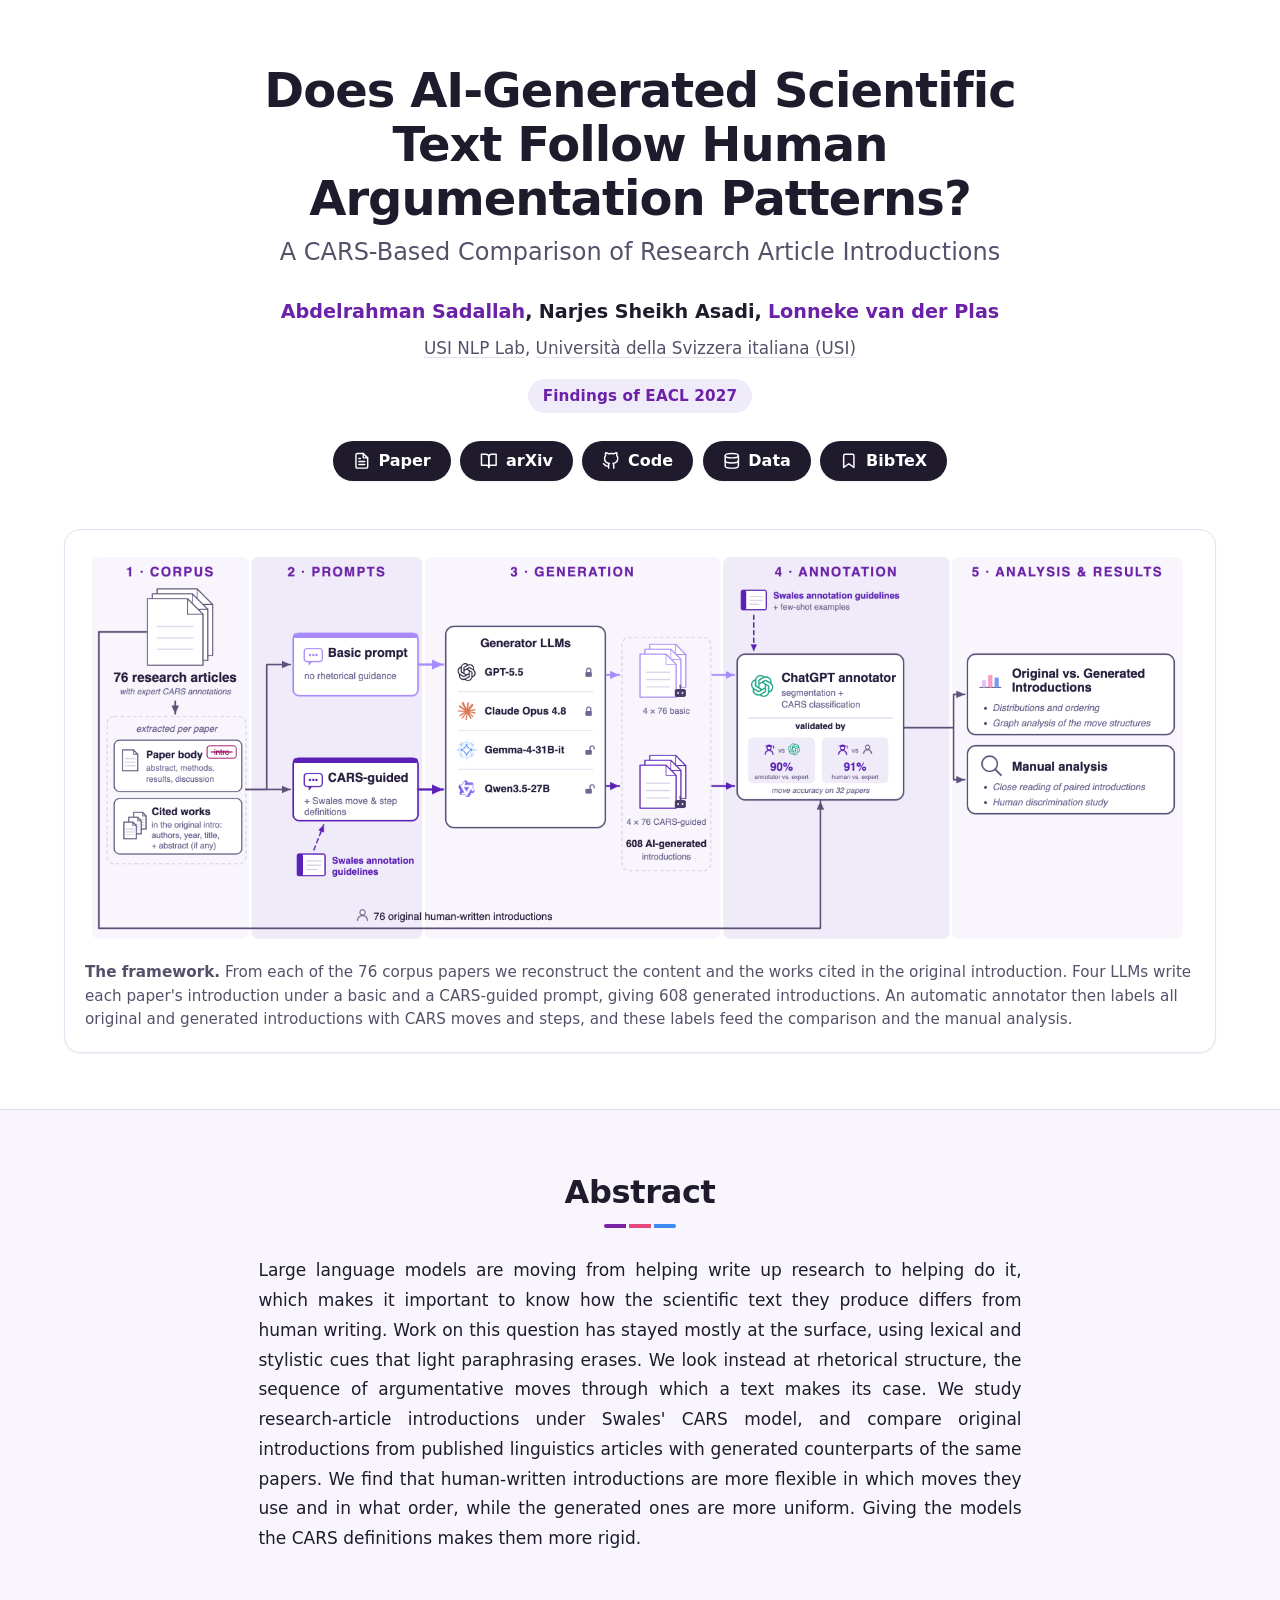
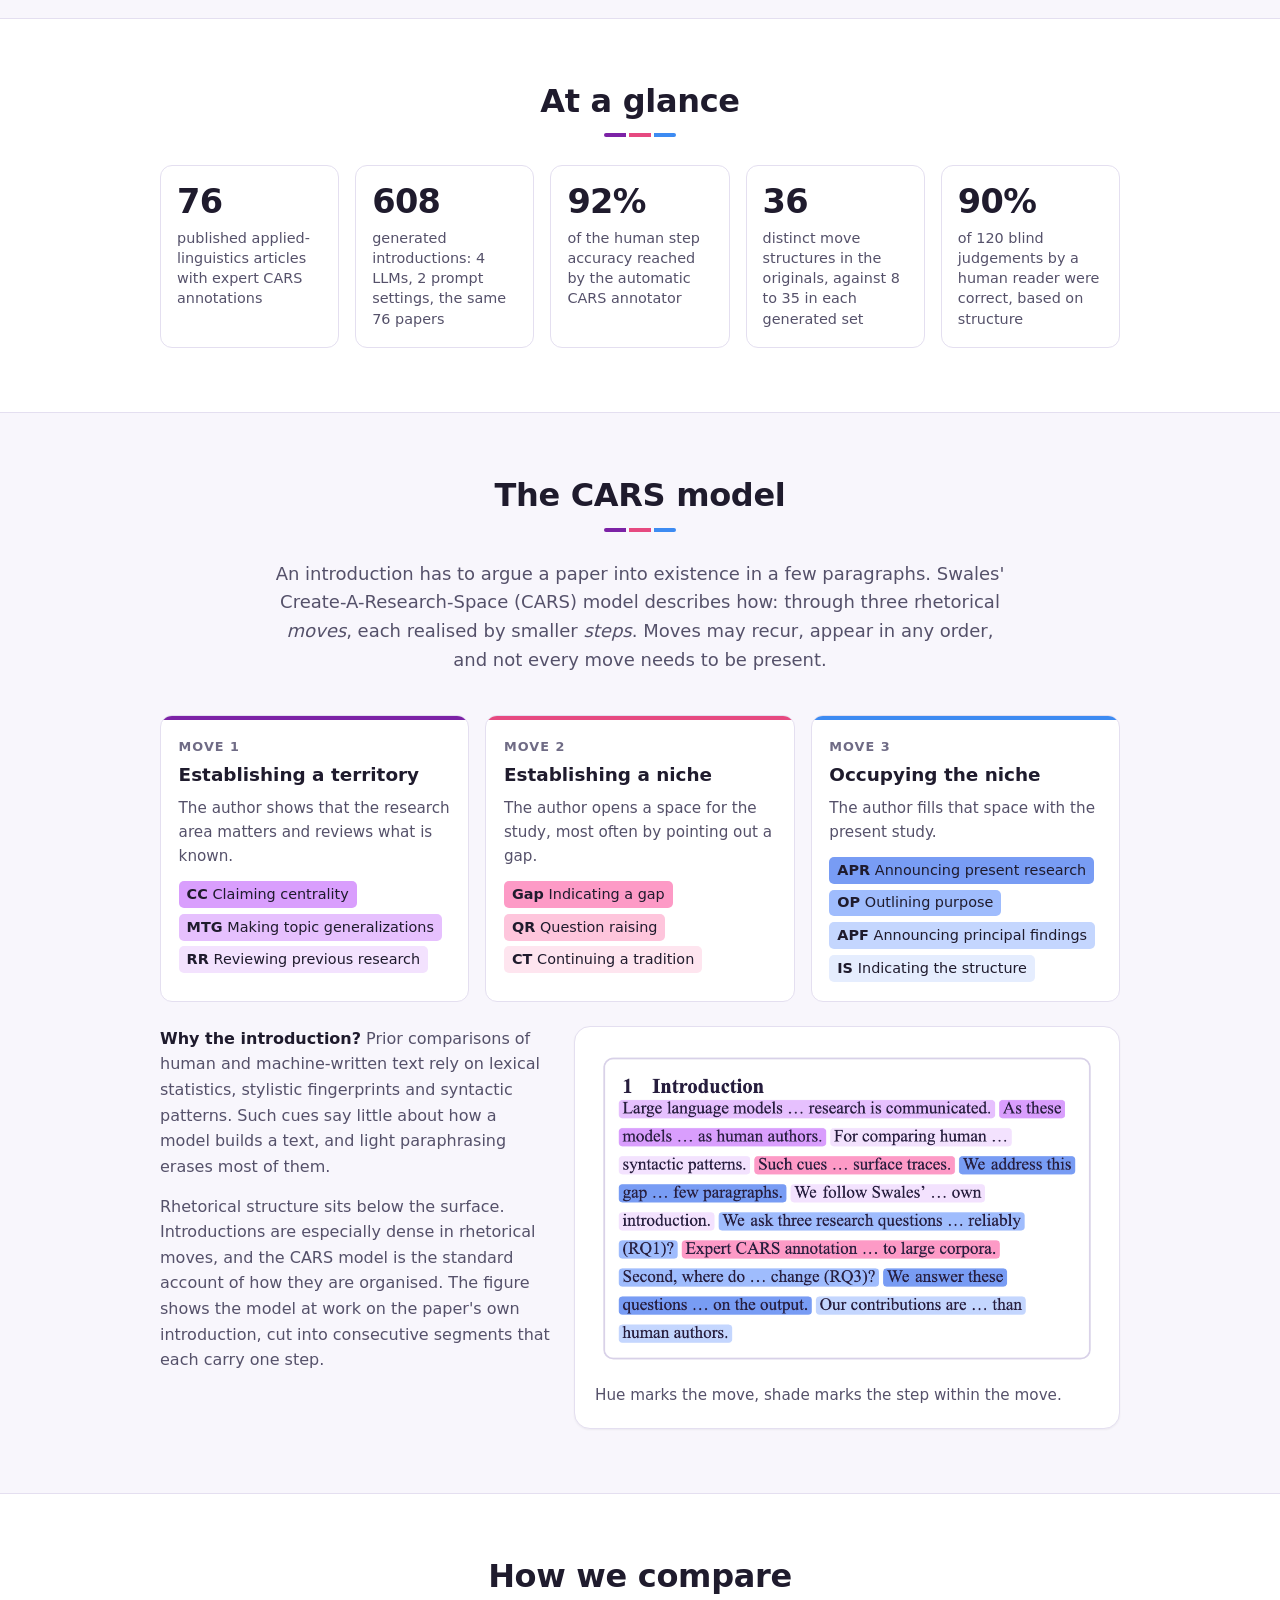
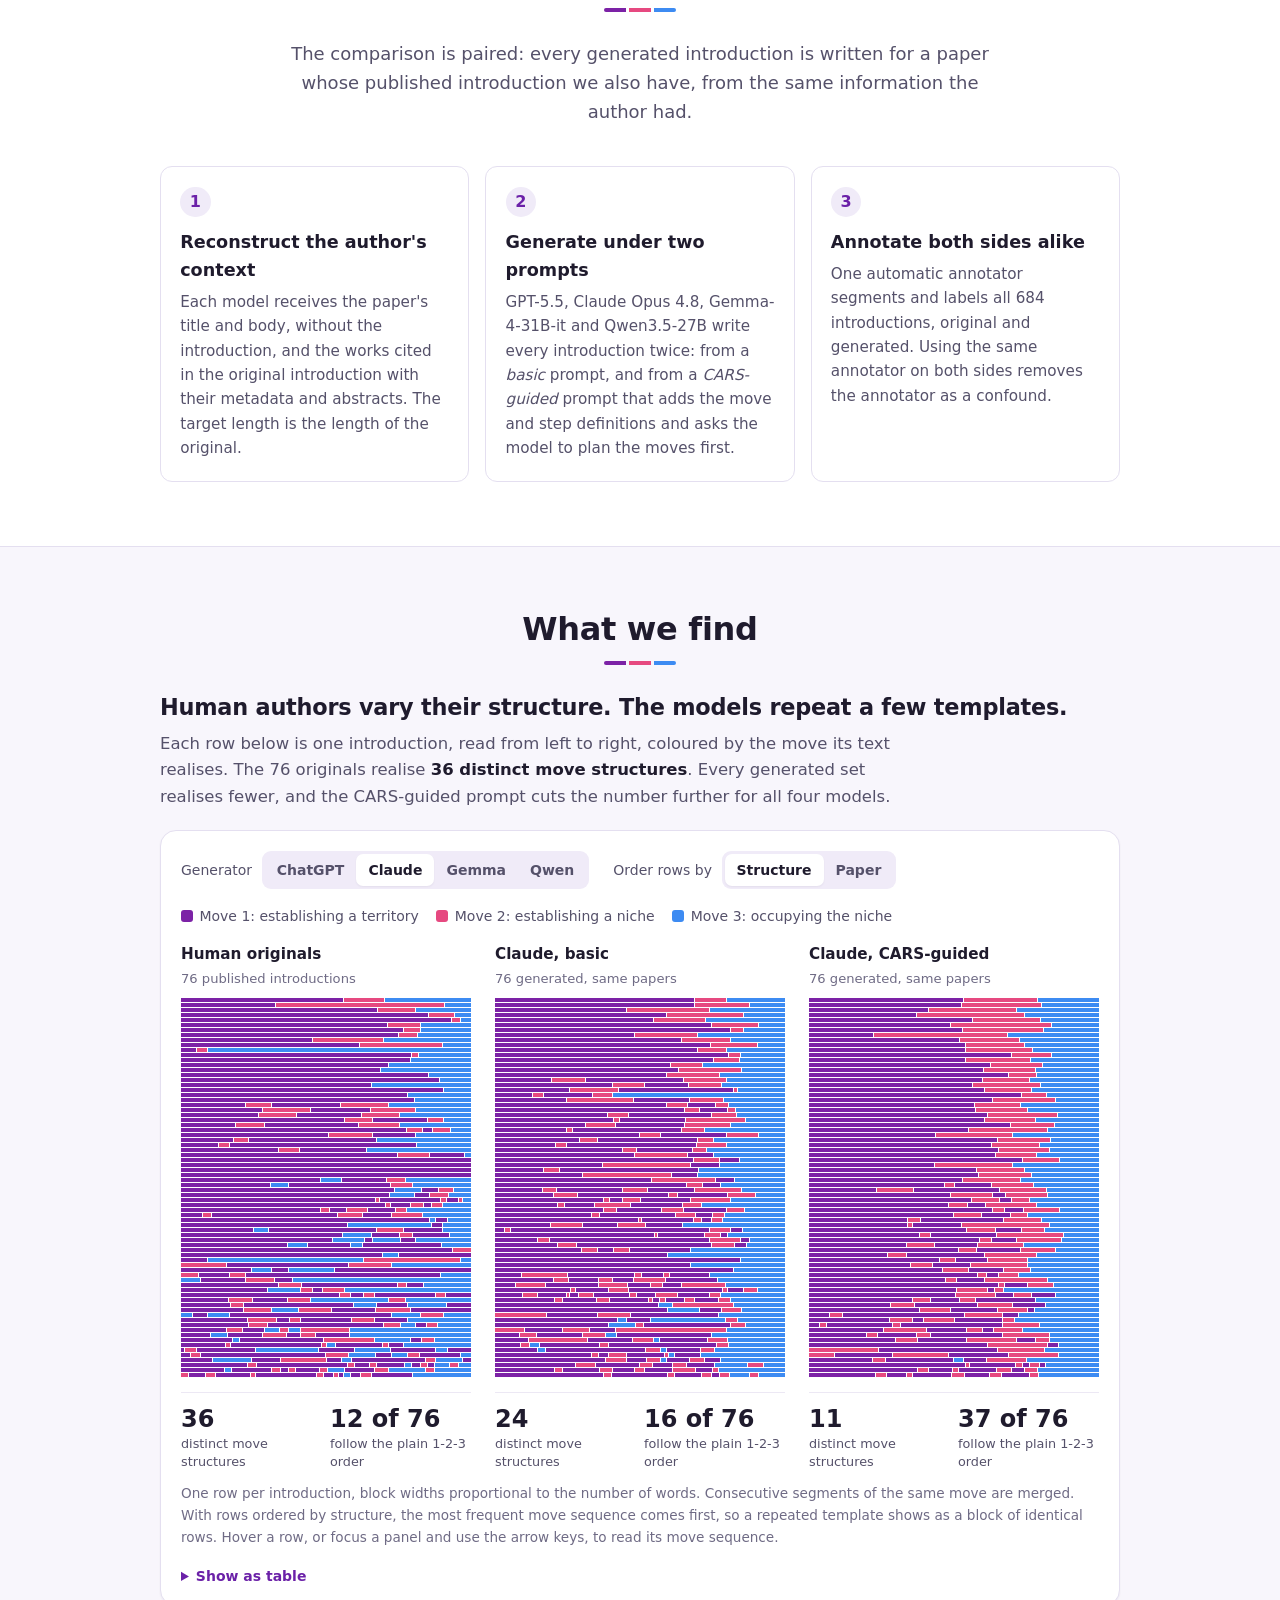
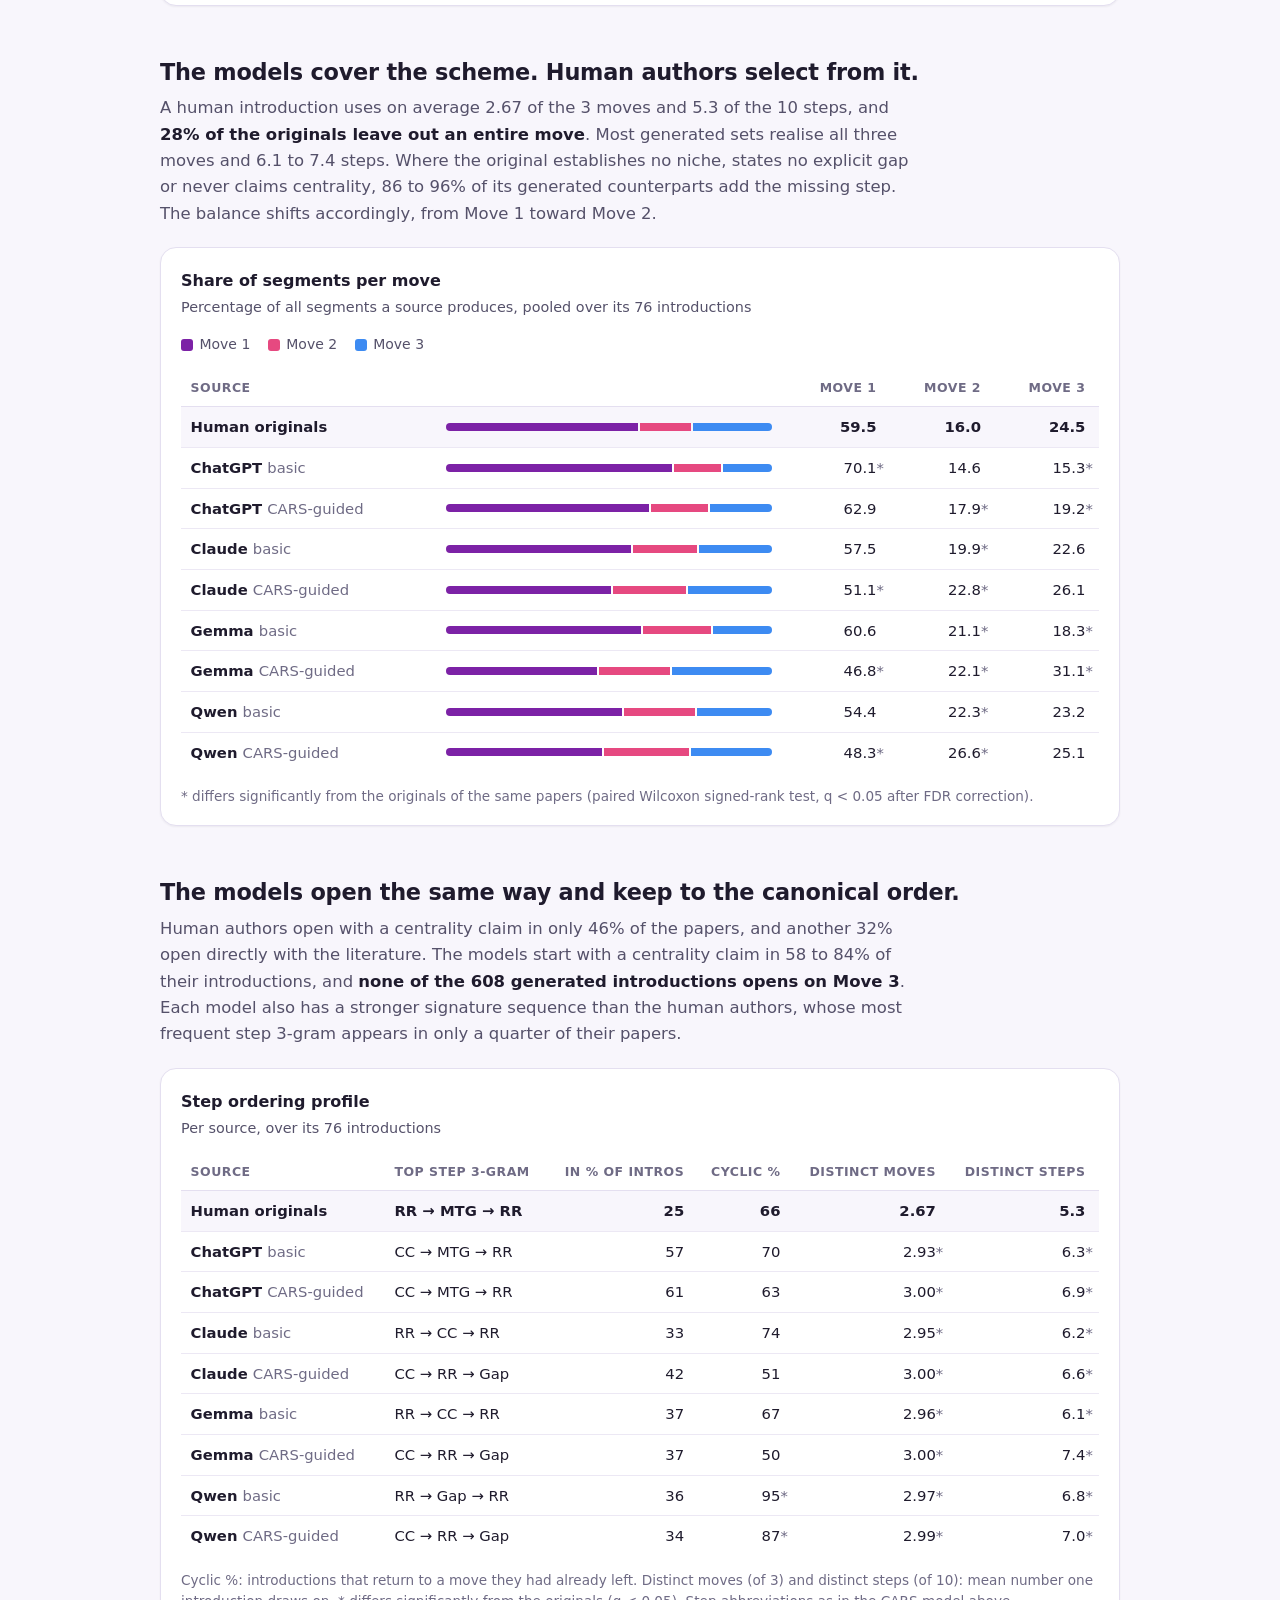
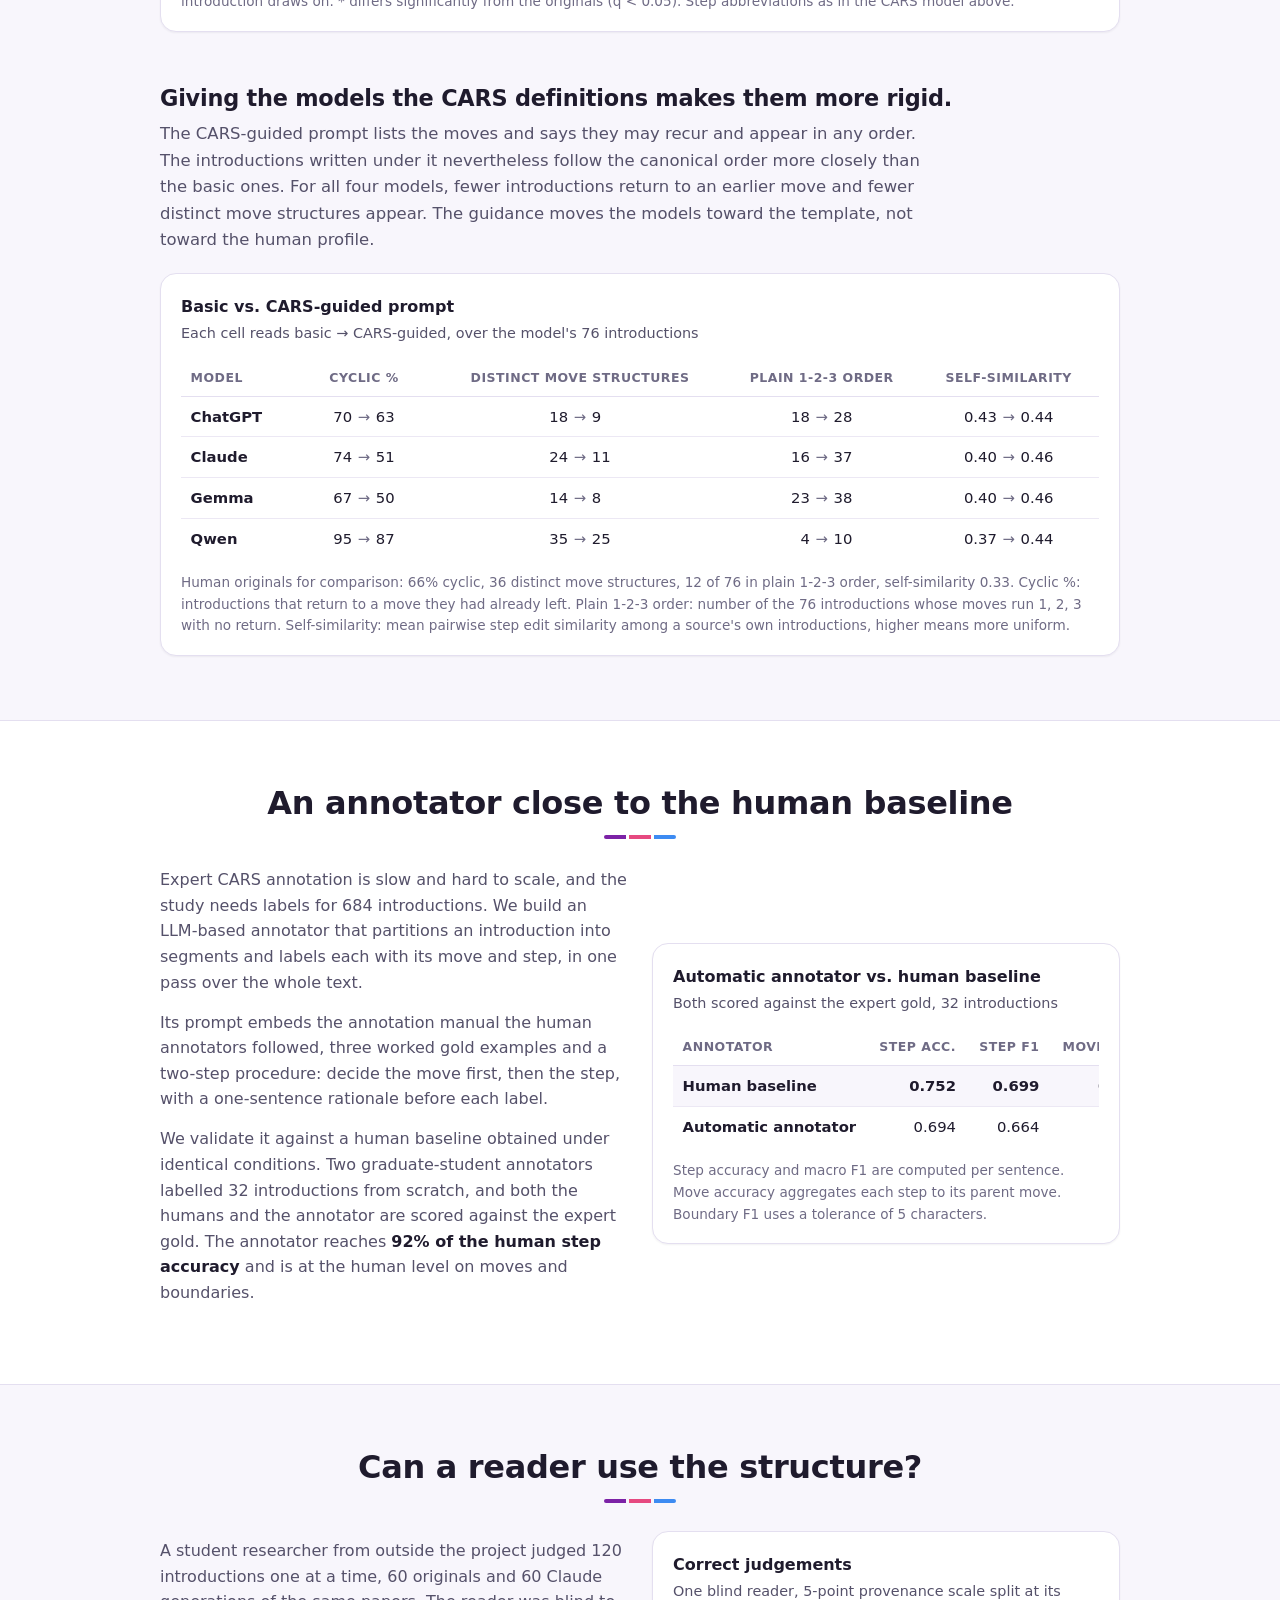
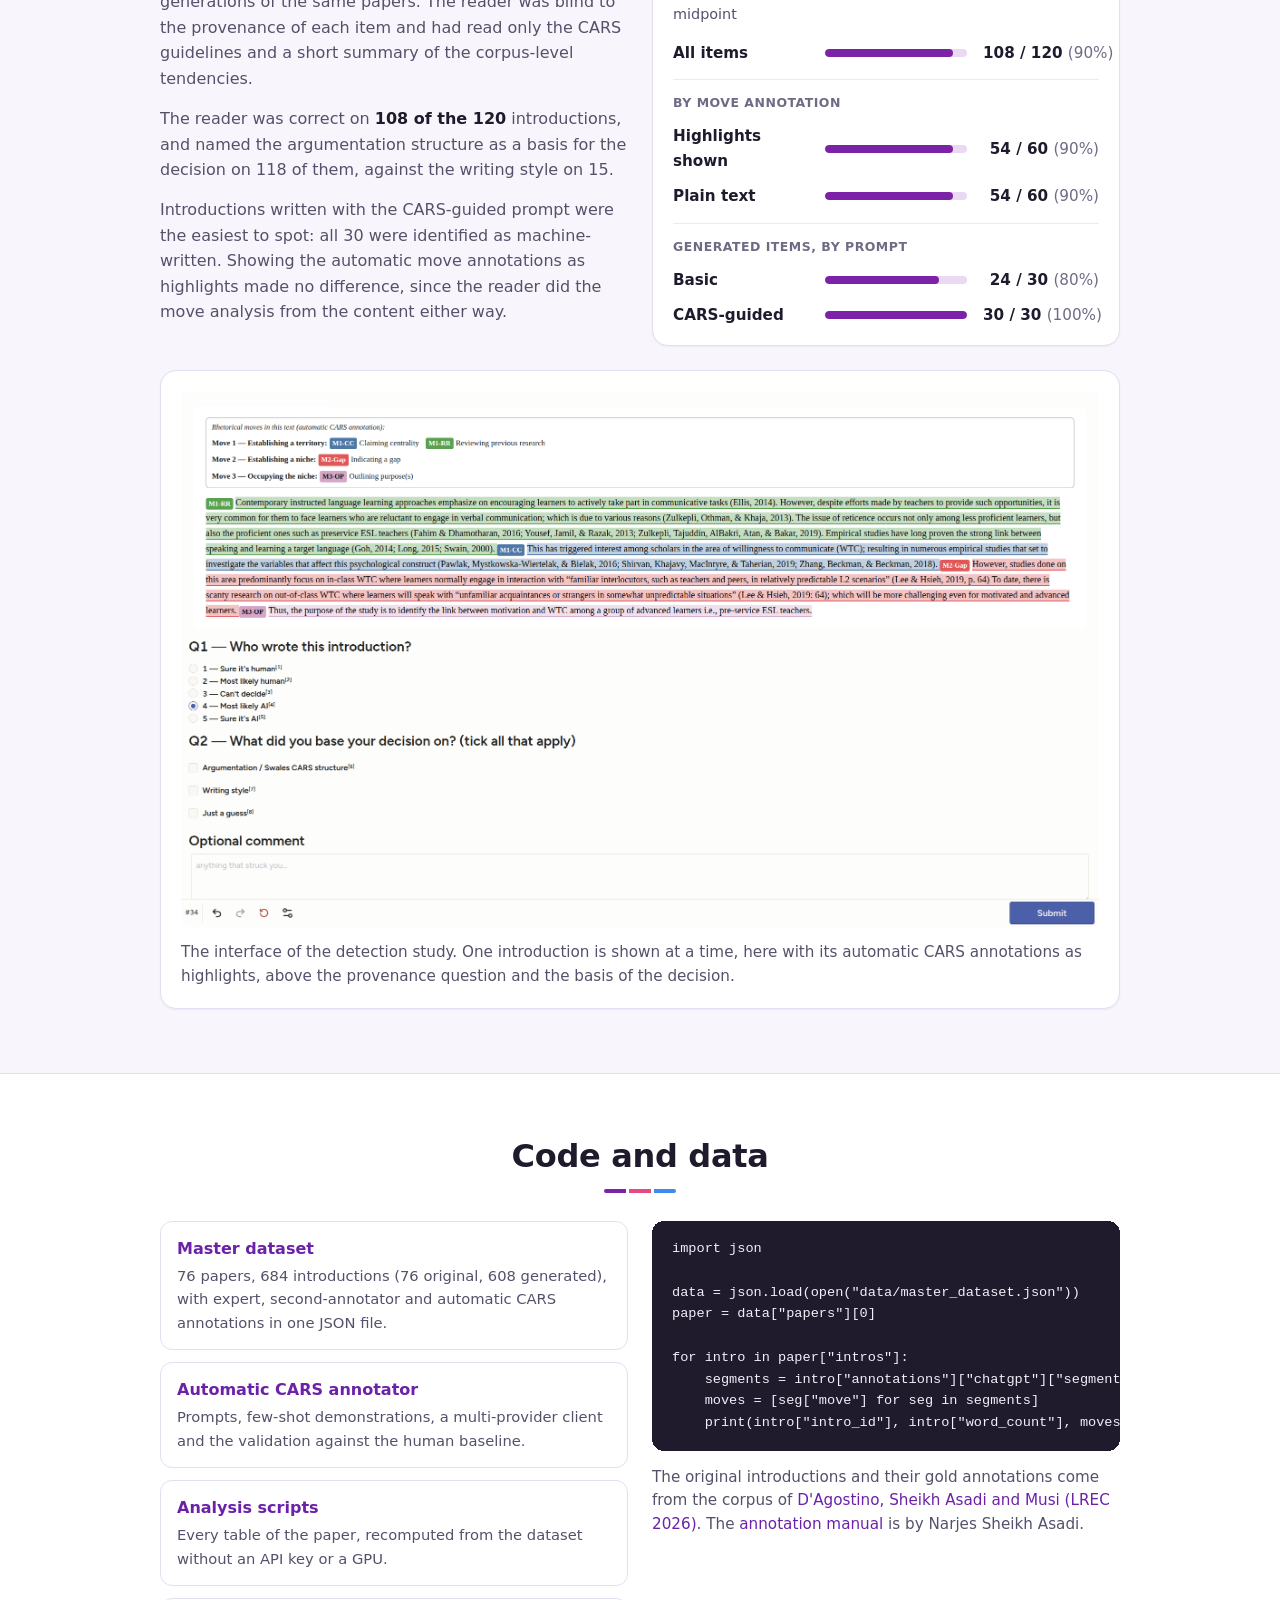
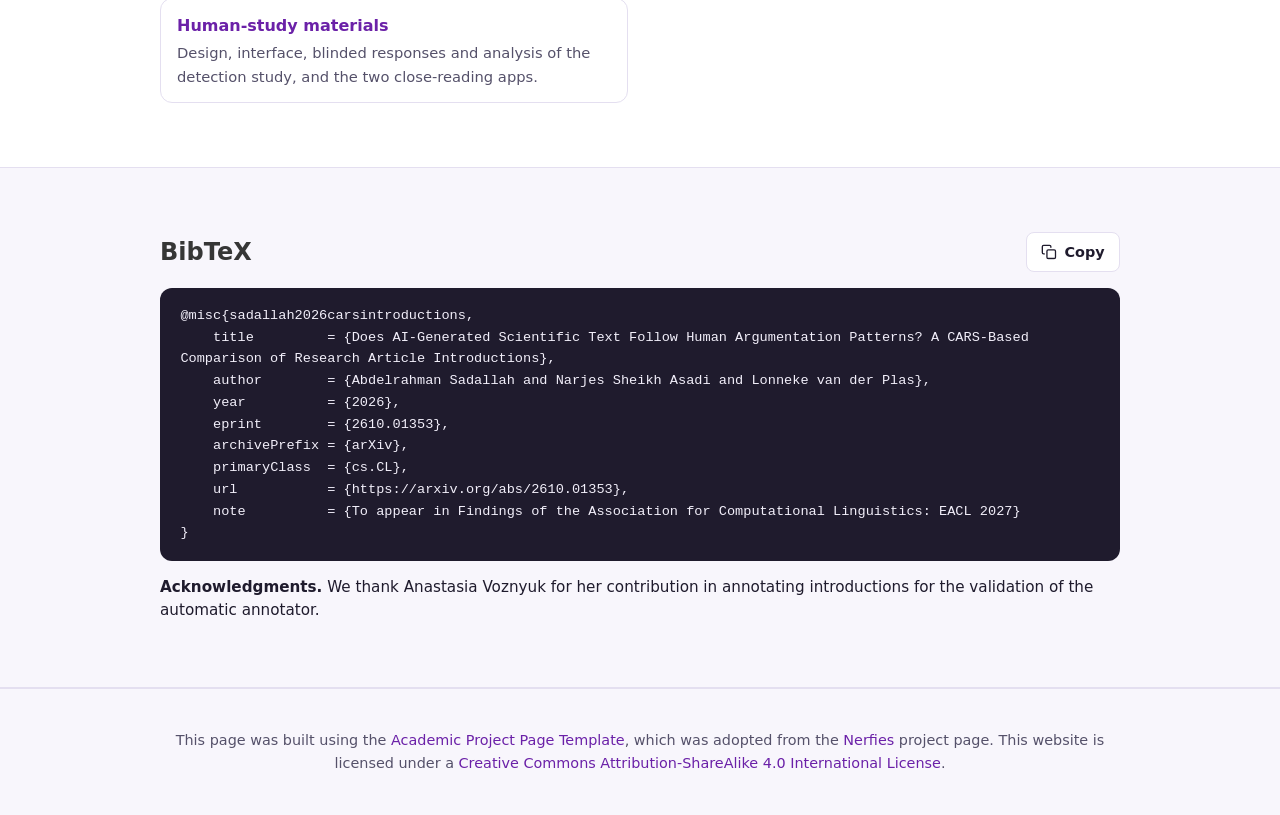
==== docs/index.html @ bff56f25 "Initial release: code, data and project page Code, prompts, dataset and human-study materials for "D" ====
<!DOCTYPE html>
<html lang="en">
<head>
  <meta charset="utf-8">
  <meta name="viewport" content="width=device-width, initial-scale=1">

  <title>Does AI-Generated Scientific Text Follow Human Argumentation Patterns?</title>
  <meta name="title" content="Does AI-Generated Scientific Text Follow Human Argumentation Patterns? A CARS-Based Comparison of Research Article Introductions">
  <meta name="description" content="We compare 76 published research-article introductions with 608 LLM-generated counterparts by their rhetorical structure under Swales' CARS model. Findings of EACL 2027.">
  <meta name="keywords" content="rhetorical structure, Swales CARS model, machine-generated text, scientific writing, research article introductions, argumentation, large language models, genre analysis">
  <meta name="author" content="Abdelrahman Sadallah, Narjes Sheikh Asadi, Lonneke van der Plas">
  <meta name="robots" content="index, follow">
  <meta name="theme-color" content="#6b21a8">
  <link rel="canonical" href="https://usi-nlp.github.io/eacl2027-rhetoric-moves/">

  <!-- Open Graph -->
  <meta property="og:type" content="article">
  <meta property="og:site_name" content="USI NLP Lab">
  <meta property="og:title" content="Does AI-Generated Scientific Text Follow Human Argumentation Patterns?">
  <meta property="og:description" content="A CARS-based comparison of 76 published research-article introductions with 608 LLM-generated counterparts of the same papers. Findings of EACL 2027.">
  <meta property="og:url" content="https://usi-nlp.github.io/eacl2027-rhetoric-moves/">
  <meta property="og:image" content="https://usi-nlp.github.io/eacl2027-rhetoric-moves/static/images/social_preview.png">
  <meta property="og:image:width" content="1200">
  <meta property="og:image:height" content="630">
  <meta property="og:image:alt" content="Does AI-Generated Scientific Text Follow Human Argumentation Patterns? Findings of EACL 2027">
  <meta property="article:published_time" content="2026-10-01T09:22:04Z">
  <meta property="article:author" content="Abdelrahman Sadallah">
  <meta property="article:section" content="Research">
  <meta property="article:tag" content="rhetorical structure">
  <meta property="article:tag" content="machine-generated text">

  <!-- Twitter / X -->
  <meta name="twitter:card" content="summary_large_image">
  <meta name="twitter:title" content="Does AI-Generated Scientific Text Follow Human Argumentation Patterns?">
  <meta name="twitter:description" content="A CARS-based comparison of 76 published research-article introductions with 608 LLM-generated counterparts. Findings of EACL 2027.">
  <meta name="twitter:image" content="https://usi-nlp.github.io/eacl2027-rhetoric-moves/static/images/social_preview.png">
  <meta name="twitter:image:alt" content="Does AI-Generated Scientific Text Follow Human Argumentation Patterns? Findings of EACL 2027">

  <!-- Google Scholar -->
  <meta name="citation_title" content="Does AI-Generated Scientific Text Follow Human Argumentation Patterns? A CARS-Based Comparison of Research Article Introductions">
  <meta name="citation_author" content="Sadallah, Abdelrahman">
  <meta name="citation_author" content="Sheikh Asadi, Narjes">
  <meta name="citation_author" content="van der Plas, Lonneke">
  <meta name="citation_publication_date" content="2026/10/01">
  <meta name="citation_conference_title" content="Findings of the Association for Computational Linguistics: EACL 2027">
  <meta name="citation_arxiv_id" content="2610.01353">
  <meta name="citation_pdf_url" content="https://arxiv.org/pdf/2610.01353">
  <meta name="citation_abstract_html_url" content="https://arxiv.org/abs/2610.01353">

  <link rel="icon" type="image/svg+xml" href="static/images/favicon.svg">
  <link rel="stylesheet" href="static/css/bulma.min.css">
  <link rel="stylesheet" href="static/css/index.css">
  <script defer src="static/js/page_data.js"></script>
  <script defer src="static/js/index.js"></script>

  <script type="application/ld+json">
  {
    "@context": "https://schema.org",
    "@type": "ScholarlyArticle",
    "headline": "Does AI-Generated Scientific Text Follow Human Argumentation Patterns? A CARS-Based Comparison of Research Article Introductions",
    "description": "A comparison of published research-article introductions with LLM-generated counterparts of the same papers by their rhetorical structure, under Swales' CARS model.",
    "author": [
      {"@type": "Person", "name": "Abdelrahman Sadallah", "url": "https://bodasadallah.github.io/",
       "affiliation": {"@type": "Organization", "name": "Università della Svizzera italiana"}},
      {"@type": "Person", "name": "Narjes Sheikh Asadi",
       "affiliation": {"@type": "Organization", "name": "Università della Svizzera italiana"}},
      {"@type": "Person", "name": "Lonneke van der Plas", "url": "https://sites.google.com/site/lonnekenlp/Home",
       "affiliation": {"@type": "Organization", "name": "Università della Svizzera italiana"}}
    ],
    "datePublished": "2026-10-01",
    "isPartOf": {"@type": "PublicationIssue", "name": "Findings of the Association for Computational Linguistics: EACL 2027"},
    "url": "https://usi-nlp.github.io/eacl2027-rhetoric-moves/",
    "sameAs": "https://arxiv.org/abs/2610.01353",
    "image": "https://usi-nlp.github.io/eacl2027-rhetoric-moves/static/images/social_preview.png",
    "keywords": ["rhetorical structure", "Swales CARS model", "machine-generated text", "scientific writing", "research article introductions"],
    "isAccessibleForFree": true
  }
  </script>
</head>
<body>

  <!-- icons (Feather, MIT licence) -->
  <svg class="icon-sprite" aria-hidden="true" focusable="false">
    <symbol id="i-file" viewBox="0 0 24 24"><path d="M14 2H6a2 2 0 0 0-2 2v16a2 2 0 0 0 2 2h12a2 2 0 0 0 2-2V8z"/><polyline points="14 2 14 8 20 8"/><line x1="16" y1="13" x2="8" y2="13"/><line x1="16" y1="17" x2="8" y2="17"/><polyline points="10 9 9 9 8 9"/></symbol>
    <symbol id="i-book" viewBox="0 0 24 24"><path d="M2 3h6a4 4 0 0 1 4 4v14a3 3 0 0 0-3-3H2z"/><path d="M22 3h-6a4 4 0 0 0-4 4v14a3 3 0 0 1 3-3h7z"/></symbol>
    <symbol id="i-github" viewBox="0 0 24 24"><path d="M9 19c-5 1.5-5-2.5-7-3m14 6v-3.87a3.37 3.37 0 0 0-.94-2.61c3.14-.35 6.44-1.54 6.44-7A5.44 5.44 0 0 0 20 4.77 5.07 5.07 0 0 0 19.91 1S18.73.65 16 2.48a13.38 13.38 0 0 0-7 0C6.27.65 5.09 1 5.09 1A5.07 5.07 0 0 0 5 4.77a5.44 5.44 0 0 0-1.5 3.78c0 5.42 3.3 6.61 6.44 7A3.37 3.37 0 0 0 9 18.13V22"/></symbol>
    <symbol id="i-database" viewBox="0 0 24 24"><ellipse cx="12" cy="5" rx="9" ry="3"/><path d="M21 12c0 1.66-4 3-9 3s-9-1.34-9-3"/><path d="M3 5v14c0 1.66 4 3 9 3s9-1.34 9-3V5"/></symbol>
    <symbol id="i-bookmark" viewBox="0 0 24 24"><path d="M19 21l-7-5-7 5V5a2 2 0 0 1 2-2h10a2 2 0 0 1 2 2z"/></symbol>
    <symbol id="i-copy" viewBox="0 0 24 24"><rect x="9" y="9" width="13" height="13" rx="2" ry="2"/><path d="M5 15H4a2 2 0 0 1-2-2V4a2 2 0 0 1 2-2h9a2 2 0 0 1 2 2v1"/></symbol>
    <symbol id="i-up" viewBox="0 0 24 24"><polyline points="18 15 12 9 6 15"/></symbol>
  </svg>

  <button class="scroll-to-top" type="button" title="Scroll to top" aria-label="Scroll to top">
    <svg class="icon-svg" aria-hidden="true"><use href="#i-up"/></svg>
  </button>

  <main id="main-content">

  <!-- ====================================================================== hero -->
  <section class="hero">
    <div class="hero-body">
      <div class="container is-max-desktop">
        <div class="columns is-centered">
          <div class="column has-text-centered">
            <h1 class="title is-1 publication-title">Does AI-Generated Scientific Text Follow Human Argumentation Patterns?</h1>
            <p class="publication-subtitle">A CARS-Based Comparison of Research Article Introductions</p>

            <div class="publication-authors">
              <span class="author-block"><a href="https://bodasadallah.github.io/" target="_blank" rel="noopener">Abdelrahman Sadallah</a>,</span>
              <span class="author-block">Narjes Sheikh Asadi,</span>
              <span class="author-block"><a href="https://sites.google.com/site/lonnekenlp/Home" target="_blank" rel="noopener">Lonneke van der Plas</a></span>
            </div>
            <p class="publication-affiliation">
              <a href="https://usi-nlp.github.io/" target="_blank" rel="noopener">USI NLP Lab</a>,
              <a href="https://www.usi.ch/en" target="_blank" rel="noopener">Università della Svizzera italiana (USI)</a>
            </p>
            <span class="publication-venue">Findings of EACL 2027</span>

            <div class="publication-links">
              <a href="https://arxiv.org/pdf/2610.01353" target="_blank" rel="noopener" class="button is-normal is-rounded is-dark">
                <svg class="icon-svg" aria-hidden="true"><use href="#i-file"/></svg><span>Paper</span>
              </a>
              <a href="https://arxiv.org/abs/2610.01353" target="_blank" rel="noopener" class="button is-normal is-rounded is-dark">
                <svg class="icon-svg" aria-hidden="true"><use href="#i-book"/></svg><span>arXiv</span>
              </a>
              <a href="https://github.com/usi-nlp/eacl2027-rhetoric-moves" target="_blank" rel="noopener" class="button is-normal is-rounded is-dark">
                <svg class="icon-svg" aria-hidden="true"><use href="#i-github"/></svg><span>Code</span>
              </a>
              <a href="https://github.com/usi-nlp/eacl2027-rhetoric-moves/tree/main/data" target="_blank" rel="noopener" class="button is-normal is-rounded is-dark">
                <svg class="icon-svg" aria-hidden="true"><use href="#i-database"/></svg><span>Data</span>
              </a>
              <a href="#BibTeX" class="button is-normal is-rounded is-dark">
                <svg class="icon-svg" aria-hidden="true"><use href="#i-bookmark"/></svg><span>BibTeX</span>
              </a>
            </div>
          </div>
        </div>
      </div>
    </div>
  </section>

  <!-- ==================================================================== teaser -->
  <section class="section teaser">
    <div class="container is-max-widescreen">
      <figure class="figure-card">
        <div class="figure-scroll">
          <a href="static/images/framework.png" target="_blank" rel="noopener" title="Open the figure at full size">
            <img src="static/images/framework.png" width="3200" height="1144"
                 alt="Framework in five stages. Corpus: 76 research articles with expert CARS annotations, from which the paper body and the cited works are extracted. Prompts: a basic prompt and a CARS-guided prompt. Generation: GPT-5.5, Claude Opus 4.8, Gemma-4-31B-it and Qwen3.5-27B write 608 introductions. Annotation: a ChatGPT-based annotator, validated against human annotators, labels all introductions. Analysis: original versus generated introductions, and a manual analysis.">
          </a>
        </div>
        <figcaption>
          <strong>The framework.</strong> From each of the 76 corpus papers we reconstruct the content and the works
          cited in the original introduction. Four LLMs write each paper's introduction under a basic and a
          CARS-guided prompt, giving 608 generated introductions. An automatic annotator then labels all original
          and generated introductions with CARS moves and steps, and these labels feed the comparison and the
          manual analysis.
        </figcaption>
      </figure>
    </div>
  </section>

  <!-- ================================================================== abstract -->
  <section class="section is-soft" id="abstract">
    <div class="container is-max-desktop">
      <div class="columns is-centered has-text-centered">
        <div class="column is-four-fifths">
          <h2 class="title is-3">Abstract</h2>
          <div class="content has-text-justified">
            <p>
              Large language models are moving from helping write up research to helping do it, which makes it
              important to know how the scientific text they produce differs from human writing. Work on this
              question has stayed mostly at the surface, using lexical and stylistic cues that light paraphrasing
              erases. We look instead at rhetorical structure, the sequence of argumentative moves through which a
              text makes its case. We study research-article introductions under Swales' CARS model, and compare
              original introductions from published linguistics articles with generated counterparts of the same
              papers. We find that human-written introductions are more flexible in which moves they use and in
              what order, while the generated ones are more uniform. Giving the models the CARS definitions makes
              them more rigid.
            </p>
          </div>
        </div>
      </div>
    </div>
  </section>

  <!-- ================================================================ at a glance -->
  <section class="section" id="glance">
    <div class="container is-max-desktop has-text-centered">
      <h2 class="title is-3">At a glance</h2>
      <div class="stat-row">
        <div class="stat-tile">
          <span class="stat-value">76</span>
          <span class="stat-label">published applied-linguistics articles with expert CARS annotations</span>
        </div>
        <div class="stat-tile">
          <span class="stat-value">608</span>
          <span class="stat-label">generated introductions: 4 LLMs, 2 prompt settings, the same 76 papers</span>
        </div>
        <div class="stat-tile">
          <span class="stat-value">92%</span>
          <span class="stat-label">of the human step accuracy reached by the automatic CARS annotator</span>
        </div>
        <div class="stat-tile">
          <span class="stat-value">36</span>
          <span class="stat-label">distinct move structures in the originals, against 8 to 35 in each generated set</span>
        </div>
        <div class="stat-tile">
          <span class="stat-value">90%</span>
          <span class="stat-label">of 120 blind judgements by a human reader were correct, based on structure</span>
        </div>
      </div>
    </div>
  </section>

  <!-- ================================================================== CARS model -->
  <section class="section is-soft" id="cars">
    <div class="container is-max-desktop has-text-centered">
      <h2 class="title is-3">The CARS model</h2>
      <p class="lead">
        An introduction has to argue a paper into existence in a few paragraphs. Swales' Create-A-Research-Space
        (CARS) model describes how: through three rhetorical <em>moves</em>, each realised by smaller <em>steps</em>.
        Moves may recur, appear in any order, and not every move needs to be present.
      </p>

      <div class="move-grid">
        <div class="move-card is-m1">
          <span class="move-kicker">Move 1</span>
          <h3>Establishing a territory</h3>
          <p>The author shows that the research area matters and reviews what is known.</p>
          <ul class="step-list">
            <li><span class="step-chip" style="--chip: var(--m1-cc)"><abbr title="Claiming centrality">CC</abbr>Claiming centrality</span></li>
            <li><span class="step-chip" style="--chip: var(--m1-mtg)"><abbr title="Making topic generalizations">MTG</abbr>Making topic generalizations</span></li>
            <li><span class="step-chip" style="--chip: var(--m1-rr)"><abbr title="Reviewing items of previous research">RR</abbr>Reviewing previous research</span></li>
          </ul>
        </div>
        <div class="move-card is-m2">
          <span class="move-kicker">Move 2</span>
          <h3>Establishing a niche</h3>
          <p>The author opens a space for the study, most often by pointing out a gap.</p>
          <ul class="step-list">
            <li><span class="step-chip" style="--chip: var(--m2-gap)"><abbr title="Indicating a gap">Gap</abbr>Indicating a gap</span></li>
            <li><span class="step-chip" style="--chip: var(--m2-qr)"><abbr title="Question raising">QR</abbr>Question raising</span></li>
            <li><span class="step-chip" style="--chip: var(--m2-ct)"><abbr title="Continuing a tradition">CT</abbr>Continuing a tradition</span></li>
          </ul>
        </div>
        <div class="move-card is-m3">
          <span class="move-kicker">Move 3</span>
          <h3>Occupying the niche</h3>
          <p>The author fills that space with the present study.</p>
          <ul class="step-list">
            <li><span class="step-chip" style="--chip: var(--m3-apr)"><abbr title="Announcing present research">APR</abbr>Announcing present research</span></li>
            <li><span class="step-chip" style="--chip: var(--m3-op)"><abbr title="Outlining purpose">OP</abbr>Outlining purpose</span></li>
            <li><span class="step-chip" style="--chip: var(--m3-apf)"><abbr title="Announcing principal findings">APF</abbr>Announcing principal findings</span></li>
            <li><span class="step-chip" style="--chip: var(--m3-is)"><abbr title="Indicating the structure of the research">IS</abbr>Indicating the structure</span></li>
          </ul>
        </div>
      </div>

      <div class="split is-wide-right" style="margin-top: 1.5rem;">
        <div class="prose">
          <p>
            <strong>Why the introduction?</strong> Prior comparisons of human and machine-written text rely on
            lexical statistics, stylistic fingerprints and syntactic patterns. Such cues say little about how a
            model builds a text, and light paraphrasing erases most of them.
          </p>
          <p>
            Rhetorical structure sits below the surface. Introductions are especially dense in rhetorical moves,
            and the CARS model is the standard account of how they are organised. The figure shows the model at
            work on the paper's own introduction, cut into consecutive segments that each carry one step.
          </p>
        </div>
        <figure class="figure-card">
          <img src="static/images/cars_intro.png" width="880" height="564" loading="lazy"
               alt="The introduction of the paper, cut into consecutive segments. Each segment is highlighted in the colour of its CARS step: purple shades for Move 1, magenta for Move 2 and blue shades for Move 3.">
          <figcaption>Hue marks the move, shade marks the step within the move.</figcaption>
        </figure>
      </div>
    </div>
  </section>

  <!-- ====================================================================== method -->
  <section class="section" id="method">
    <div class="container is-max-desktop has-text-centered">
      <h2 class="title is-3">How we compare</h2>
      <p class="lead">
        The comparison is paired: every generated introduction is written for a paper whose published
        introduction we also have, from the same information the author had.
      </p>
      <div class="step-grid">
        <div class="step-card">
          <h3>Reconstruct the author's context</h3>
          <p>
            Each model receives the paper's title and body, without the introduction, and the works cited in the
            original introduction with their metadata and abstracts. The target length is the length of the
            original.
          </p>
        </div>
        <div class="step-card">
          <h3>Generate under two prompts</h3>
          <p>
            GPT-5.5, Claude Opus 4.8, Gemma-4-31B-it and Qwen3.5-27B write every introduction twice: from a
            <em>basic</em> prompt, and from a <em>CARS-guided</em> prompt that adds the move and step definitions
            and asks the model to plan the moves first.
          </p>
        </div>
        <div class="step-card">
          <h3>Annotate both sides alike</h3>
          <p>
            One automatic annotator segments and labels all 684 introductions, original and generated. Using the
            same annotator on both sides removes the annotator as a confound.
          </p>
        </div>
      </div>
    </div>
  </section>

  <!-- ==================================================================== findings -->
  <section class="section is-soft" id="findings">
    <div class="container is-max-desktop">
      <h2 class="title is-3 has-text-centered">What we find</h2>

      <!-- finding 1 ------------------------------------------------------------ -->
      <article class="finding" id="structure">
        <h3>Human authors vary their structure. The models repeat a few templates.</h3>
        <p>
          Each row below is one introduction, read from left to right, coloured by the move its text realises.
          The 76 originals realise <strong>36 distinct move structures</strong>. Every generated set realises
          fewer, and the CARS-guided prompt cuts the number further for all four models.
        </p>

        <div class="chart-card" id="structure-figure">
          <div class="controls">
            <div class="control">
              <span id="model-label">Generator</span>
              <div class="segmented" data-control="model" role="group" aria-labelledby="model-label"></div>
            </div>
            <div class="control">
              <span id="order-label">Order rows by</span>
              <div class="segmented" data-control="order" role="group" aria-labelledby="order-label">
                <button type="button" data-value="structure" aria-pressed="true">Structure</button>
                <button type="button" data-value="paper" aria-pressed="false">Paper</button>
              </div>
            </div>
          </div>

          <div class="legend" aria-label="Legend">
            <span class="legend-item"><span class="swatch is-m1"></span>Move 1: establishing a territory</span>
            <span class="legend-item"><span class="swatch is-m2"></span>Move 2: establishing a niche</span>
            <span class="legend-item"><span class="swatch is-m3"></span>Move 3: occupying the niche</span>
          </div>

          <div class="strip-panels">
            <noscript>The interactive figure needs JavaScript. The numbers it shows are in the tables on this page.</noscript>
          </div>

          <p class="chart-note">
            One row per introduction, block widths proportional to the number of words. Consecutive segments of
            the same move are merged. With rows ordered by structure, the most frequent move sequence comes
            first, so a repeated template shows as a block of identical rows. Hover a row, or focus a panel and
            use the arrow keys, to read its move sequence.
          </p>

          <details class="table-view">
            <summary>Show as table</summary>
            <div class="table-wrap">
              <table class="data">
                <caption class="visually-hidden">Move sequence of every introduction in the three panels</caption>
                <thead><tr></tr></thead>
                <tbody></tbody>
              </table>
            </div>
          </details>
        </div>
      </article>

      <!-- finding 2 ------------------------------------------------------------ -->
      <article class="finding" id="distribution">
        <h3>The models cover the scheme. Human authors select from it.</h3>
        <p>
          A human introduction uses on average 2.67 of the 3 moves and 5.3 of the 10 steps, and
          <strong>28% of the originals leave out an entire move</strong>. Most generated sets realise all three
          moves and 6.1 to 7.4 steps. Where the original establishes no niche, states no explicit gap or never
          claims centrality, 86 to 96% of its generated counterparts add the missing step. The balance shifts
          accordingly, from Move 1 toward Move 2.
        </p>

        <div class="chart-card">
          <p class="chart-title">Share of segments per move</p>
          <p class="chart-subtitle">Percentage of all segments a source produces, pooled over its 76 introductions</p>
          <div class="legend" aria-label="Legend">
            <span class="legend-item"><span class="swatch is-m1"></span>Move 1</span>
            <span class="legend-item"><span class="swatch is-m2"></span>Move 2</span>
            <span class="legend-item"><span class="swatch is-m3"></span>Move 3</span>
          </div>
          <div class="table-wrap">
            <table class="data" id="distribution-table">
              <thead>
                <tr><th scope="col">Source</th><th scope="col"><span class="visually-hidden">Split</span></th><th scope="col">Move 1</th><th scope="col">Move 2</th><th scope="col">Move 3</th></tr>
              </thead>
              <tbody>
                <tr class="is-reference"><th scope="row">Human originals</th><td class="bar-cell"><div class="segbar" role="img" aria-label="Move 1 59.5%, Move 2 16.0%, Move 3 24.5%"><span class="seg is-m1" style="flex: 59.5"></span><span class="seg is-m2" style="flex: 16.0"></span><span class="seg is-m3" style="flex: 24.5"></span></div></td><td class="num">59.5</td><td class="num">16.0</td><td class="num">24.5</td></tr>
                <tr><th scope="row">ChatGPT <span class="sub">basic</span></th><td class="bar-cell"><div class="segbar" role="img" aria-label="Move 1 70.1%, Move 2 14.6%, Move 3 15.3%"><span class="seg is-m1" style="flex: 70.1"></span><span class="seg is-m2" style="flex: 14.6"></span><span class="seg is-m3" style="flex: 15.3"></span></div></td><td class="num">70.1<span class="sig">*</span></td><td class="num">14.6</td><td class="num">15.3<span class="sig">*</span></td></tr>
                <tr><th scope="row">ChatGPT <span class="sub">CARS-guided</span></th><td class="bar-cell"><div class="segbar" role="img" aria-label="Move 1 62.9%, Move 2 17.9%, Move 3 19.2%"><span class="seg is-m1" style="flex: 62.9"></span><span class="seg is-m2" style="flex: 17.9"></span><span class="seg is-m3" style="flex: 19.2"></span></div></td><td class="num">62.9</td><td class="num">17.9<span class="sig">*</span></td><td class="num">19.2<span class="sig">*</span></td></tr>
                <tr><th scope="row">Claude <span class="sub">basic</span></th><td class="bar-cell"><div class="segbar" role="img" aria-label="Move 1 57.5%, Move 2 19.9%, Move 3 22.6%"><span class="seg is-m1" style="flex: 57.5"></span><span class="seg is-m2" style="flex: 19.9"></span><span class="seg is-m3" style="flex: 22.6"></span></div></td><td class="num">57.5</td><td class="num">19.9<span class="sig">*</span></td><td class="num">22.6</td></tr>
                <tr><th scope="row">Claude <span class="sub">CARS-guided</span></th><td class="bar-cell"><div class="segbar" role="img" aria-label="Move 1 51.1%, Move 2 22.8%, Move 3 26.1%"><span class="seg is-m1" style="flex: 51.1"></span><span class="seg is-m2" style="flex: 22.8"></span><span class="seg is-m3" style="flex: 26.1"></span></div></td><td class="num">51.1<span class="sig">*</span></td><td class="num">22.8<span class="sig">*</span></td><td class="num">26.1</td></tr>
                <tr><th scope="row">Gemma <span class="sub">basic</span></th><td class="bar-cell"><div class="segbar" role="img" aria-label="Move 1 60.6%, Move 2 21.1%, Move 3 18.3%"><span class="seg is-m1" style="flex: 60.6"></span><span class="seg is-m2" style="flex: 21.1"></span><span class="seg is-m3" style="flex: 18.3"></span></div></td><td class="num">60.6</td><td class="num">21.1<span class="sig">*</span></td><td class="num">18.3<span class="sig">*</span></td></tr>
                <tr><th scope="row">Gemma <span class="sub">CARS-guided</span></th><td class="bar-cell"><div class="segbar" role="img" aria-label="Move 1 46.8%, Move 2 22.1%, Move 3 31.1%"><span class="seg is-m1" style="flex: 46.8"></span><span class="seg is-m2" style="flex: 22.1"></span><span class="seg is-m3" style="flex: 31.1"></span></div></td><td class="num">46.8<span class="sig">*</span></td><td class="num">22.1<span class="sig">*</span></td><td class="num">31.1<span class="sig">*</span></td></tr>
                <tr><th scope="row">Qwen <span class="sub">basic</span></th><td class="bar-cell"><div class="segbar" role="img" aria-label="Move 1 54.4%, Move 2 22.3%, Move 3 23.2%"><span class="seg is-m1" style="flex: 54.4"></span><span class="seg is-m2" style="flex: 22.3"></span><span class="seg is-m3" style="flex: 23.2"></span></div></td><td class="num">54.4</td><td class="num">22.3<span class="sig">*</span></td><td class="num">23.2</td></tr>
                <tr><th scope="row">Qwen <span class="sub">CARS-guided</span></th><td class="bar-cell"><div class="segbar" role="img" aria-label="Move 1 48.3%, Move 2 26.6%, Move 3 25.1%"><span class="seg is-m1" style="flex: 48.3"></span><span class="seg is-m2" style="flex: 26.6"></span><span class="seg is-m3" style="flex: 25.1"></span></div></td><td class="num">48.3<span class="sig">*</span></td><td class="num">26.6<span class="sig">*</span></td><td class="num">25.1</td></tr>
              </tbody>
            </table>
          </div>
          <p class="chart-note">* differs significantly from the originals of the same papers (paired Wilcoxon signed-rank test, q &lt; 0.05 after FDR correction).</p>
        </div>
      </article>

      <!-- finding 3 ------------------------------------------------------------ -->
      <article class="finding" id="ordering">
        <h3>The models open the same way and keep to the canonical order.</h3>
        <p>
          Human authors open with a centrality claim in only 46% of the papers, and another 32% open directly
          with the literature. The models start with a centrality claim in 58 to 84% of their introductions,
          and <strong>none of the 608 generated introductions opens on Move 3</strong>. Each model also has a
          stronger signature sequence than the human authors, whose most frequent step 3-gram appears in only a
          quarter of their papers.
        </p>

        <div class="chart-card">
          <p class="chart-title">Step ordering profile</p>
          <p class="chart-subtitle">Per source, over its 76 introductions</p>
          <div class="table-wrap">
            <table class="data" id="ordering-table">
              <thead>
                <tr>
                  <th scope="col">Source</th>
                  <th scope="col" class="is-text">Top step 3-gram</th>
                  <th scope="col">In % of intros</th>
                  <th scope="col">Cyclic %</th>
                  <th scope="col">Distinct moves</th>
                  <th scope="col">Distinct steps</th>
                </tr>
              </thead>
              <tbody>
                <tr class="is-reference"><th scope="row">Human originals</th><td class="is-text">RR &rarr; MTG &rarr; RR</td><td class="num">25</td><td class="num">66</td><td class="num">2.67</td><td class="num">5.3</td></tr>
                <tr><th scope="row">ChatGPT <span class="sub">basic</span></th><td class="is-text">CC &rarr; MTG &rarr; RR</td><td class="num">57</td><td class="num">70</td><td class="num">2.93<span class="sig">*</span></td><td class="num">6.3<span class="sig">*</span></td></tr>
                <tr><th scope="row">ChatGPT <span class="sub">CARS-guided</span></th><td class="is-text">CC &rarr; MTG &rarr; RR</td><td class="num">61</td><td class="num">63</td><td class="num">3.00<span class="sig">*</span></td><td class="num">6.9<span class="sig">*</span></td></tr>
                <tr><th scope="row">Claude <span class="sub">basic</span></th><td class="is-text">RR &rarr; CC &rarr; RR</td><td class="num">33</td><td class="num">74</td><td class="num">2.95<span class="sig">*</span></td><td class="num">6.2<span class="sig">*</span></td></tr>
                <tr><th scope="row">Claude <span class="sub">CARS-guided</span></th><td class="is-text">CC &rarr; RR &rarr; Gap</td><td class="num">42</td><td class="num">51</td><td class="num">3.00<span class="sig">*</span></td><td class="num">6.6<span class="sig">*</span></td></tr>
                <tr><th scope="row">Gemma <span class="sub">basic</span></th><td class="is-text">RR &rarr; CC &rarr; RR</td><td class="num">37</td><td class="num">67</td><td class="num">2.96<span class="sig">*</span></td><td class="num">6.1<span class="sig">*</span></td></tr>
                <tr><th scope="row">Gemma <span class="sub">CARS-guided</span></th><td class="is-text">CC &rarr; RR &rarr; Gap</td><td class="num">37</td><td class="num">50</td><td class="num">3.00<span class="sig">*</span></td><td class="num">7.4<span class="sig">*</span></td></tr>
                <tr><th scope="row">Qwen <span class="sub">basic</span></th><td class="is-text">RR &rarr; Gap &rarr; RR</td><td class="num">36</td><td class="num">95<span class="sig">*</span></td><td class="num">2.97<span class="sig">*</span></td><td class="num">6.8<span class="sig">*</span></td></tr>
                <tr><th scope="row">Qwen <span class="sub">CARS-guided</span></th><td class="is-text">CC &rarr; RR &rarr; Gap</td><td class="num">34</td><td class="num">87<span class="sig">*</span></td><td class="num">2.99<span class="sig">*</span></td><td class="num">7.0<span class="sig">*</span></td></tr>
              </tbody>
            </table>
          </div>
          <p class="chart-note">
            Cyclic %: introductions that return to a move they had already left. Distinct moves (of 3) and
            distinct steps (of 10): mean number one introduction draws on. * differs significantly from the
            originals (q &lt; 0.05). Step abbreviations as in the CARS model above.
          </p>
        </div>
      </article>

      <!-- finding 4 ------------------------------------------------------------ -->
      <article class="finding" id="guidance">
        <h3>Giving the models the CARS definitions makes them more rigid.</h3>
        <p>
          The CARS-guided prompt lists the moves and says they may recur and appear in any order. The
          introductions written under it nevertheless follow the canonical order more closely than the basic
          ones. For all four models, fewer introductions return to an earlier move and fewer distinct move
          structures appear. The guidance moves the models toward the template, not toward the human profile.
        </p>

        <div class="chart-card">
          <p class="chart-title">Basic vs. CARS-guided prompt</p>
          <p class="chart-subtitle">Each cell reads basic &rarr; CARS-guided, over the model's 76 introductions</p>
          <div class="table-wrap">
            <table class="data" id="guidance-table">
              <thead>
                <tr>
                  <th scope="col">Model</th>
                  <th scope="col" class="pair-cell">Cyclic %</th>
                  <th scope="col" class="pair-cell">Distinct move structures</th>
                  <th scope="col" class="pair-cell">Plain 1-2-3 order</th>
                  <th scope="col" class="pair-cell">Self-similarity</th>
                </tr>
              </thead>
              <tbody>
                <tr><th scope="row">ChatGPT</th><td class="pair-cell"><span class="pair"><span>70</span><span class="arrow" aria-label="to">&rarr;</span><span>63</span></span></td><td class="pair-cell"><span class="pair"><span>18</span><span class="arrow" aria-label="to">&rarr;</span><span>9</span></span></td><td class="pair-cell"><span class="pair"><span>18</span><span class="arrow" aria-label="to">&rarr;</span><span>28</span></span></td><td class="pair-cell"><span class="pair"><span>0.43</span><span class="arrow" aria-label="to">&rarr;</span><span>0.44</span></span></td></tr>
                <tr><th scope="row">Claude</th><td class="pair-cell"><span class="pair"><span>74</span><span class="arrow" aria-label="to">&rarr;</span><span>51</span></span></td><td class="pair-cell"><span class="pair"><span>24</span><span class="arrow" aria-label="to">&rarr;</span><span>11</span></span></td><td class="pair-cell"><span class="pair"><span>16</span><span class="arrow" aria-label="to">&rarr;</span><span>37</span></span></td><td class="pair-cell"><span class="pair"><span>0.40</span><span class="arrow" aria-label="to">&rarr;</span><span>0.46</span></span></td></tr>
                <tr><th scope="row">Gemma</th><td class="pair-cell"><span class="pair"><span>67</span><span class="arrow" aria-label="to">&rarr;</span><span>50</span></span></td><td class="pair-cell"><span class="pair"><span>14</span><span class="arrow" aria-label="to">&rarr;</span><span>8</span></span></td><td class="pair-cell"><span class="pair"><span>23</span><span class="arrow" aria-label="to">&rarr;</span><span>38</span></span></td><td class="pair-cell"><span class="pair"><span>0.40</span><span class="arrow" aria-label="to">&rarr;</span><span>0.46</span></span></td></tr>
                <tr><th scope="row">Qwen</th><td class="pair-cell"><span class="pair"><span>95</span><span class="arrow" aria-label="to">&rarr;</span><span>87</span></span></td><td class="pair-cell"><span class="pair"><span>35</span><span class="arrow" aria-label="to">&rarr;</span><span>25</span></span></td><td class="pair-cell"><span class="pair"><span>4</span><span class="arrow" aria-label="to">&rarr;</span><span>10</span></span></td><td class="pair-cell"><span class="pair"><span>0.37</span><span class="arrow" aria-label="to">&rarr;</span><span>0.44</span></span></td></tr>
              </tbody>
            </table>
          </div>
          <p class="chart-note">
            Human originals for comparison: 66% cyclic, 36 distinct move structures, 12 of 76 in plain 1-2-3
            order, self-similarity 0.33. Cyclic %: introductions that return to a move they had already left.
            Plain 1-2-3 order: number of the 76 introductions whose moves run 1, 2, 3 with no return.
            Self-similarity: mean pairwise step edit similarity among a source's own introductions, higher
            means more uniform.
          </p>
        </div>
      </article>
    </div>
  </section>

  <!-- =================================================================== annotator -->
  <section class="section" id="annotator">
    <div class="container is-max-desktop">
      <h2 class="title is-3 has-text-centered">An annotator close to the human baseline</h2>
      <div class="split is-centered-y">
        <div class="prose">
          <p>
            Expert CARS annotation is slow and hard to scale, and the study needs labels for 684 introductions.
            We build an LLM-based annotator that partitions an introduction into segments and labels each with
            its move and step, in one pass over the whole text.
          </p>
          <p>
            Its prompt embeds the annotation manual the human annotators followed, three worked gold examples
            and a two-step procedure: decide the move first, then the step, with a one-sentence rationale before
            each label.
          </p>
          <p>
            We validate it against a human baseline obtained under identical conditions. Two graduate-student
            annotators labelled 32 introductions from scratch, and both the humans and the annotator are scored
            against the expert gold. The annotator reaches <strong>92% of the human step accuracy</strong> and
            is at the human level on moves and boundaries.
          </p>
        </div>
        <div class="chart-card">
          <p class="chart-title">Automatic annotator vs. human baseline</p>
          <p class="chart-subtitle">Both scored against the expert gold, 32 introductions</p>
          <div class="table-wrap">
            <table class="data" id="validation-table">
              <thead>
                <tr><th scope="col">Annotator</th><th scope="col">Step acc.</th><th scope="col">Step F1</th><th scope="col">Move acc.</th><th scope="col">Boundary F1</th></tr>
              </thead>
              <tbody>
                <tr class="is-reference"><th scope="row">Human baseline</th><td class="num">0.752</td><td class="num">0.699</td><td class="num">0.911</td><td class="num">0.756</td></tr>
                <tr><th scope="row">Automatic annotator</th><td class="num">0.694</td><td class="num">0.664</td><td class="num">0.901</td><td class="num">0.725</td></tr>
              </tbody>
            </table>
          </div>
          <p class="chart-note">
            Step accuracy and macro F1 are computed per sentence. Move accuracy aggregates each step to its
            parent move. Boundary F1 uses a tolerance of 5 characters.
          </p>
        </div>
      </div>
    </div>
  </section>

  <!-- =================================================================== detection -->
  <section class="section is-soft" id="detection">
    <div class="container is-max-desktop">
      <h2 class="title is-3 has-text-centered">Can a reader use the structure?</h2>
      <div class="split is-centered-y">
        <div class="prose">
          <p>
            A student researcher from outside the project judged 120 introductions one at a time, 60 originals
            and 60 Claude generations of the same papers. The reader was blind to the provenance of each item and
            had read only the CARS guidelines and a short summary of the corpus-level tendencies.
          </p>
          <p>
            The reader was correct on <strong>108 of the 120</strong> introductions, and named the
            argumentation structure as a basis for the decision on 118 of them, against the writing style on 15.
          </p>
          <p>
            Introductions written with the CARS-guided prompt were the easiest to spot: all 30 were identified
            as machine-written. Showing the automatic move annotations as highlights made no difference, since
            the reader did the move analysis from the content either way.
          </p>
        </div>
        <div class="chart-card">
          <p class="chart-title">Correct judgements</p>
          <p class="chart-subtitle">One blind reader, 5-point provenance scale split at its midpoint</p>
          <div class="meter-list" id="detection-meters">
            <div class="meter-row">
              <span class="meter-name">All items</span>
              <div class="meter" role="img" aria-label="108 of 120 correct"><span style="width: 90%"></span></div>
              <span class="meter-value">108 / 120 <span class="sub">(90%)</span></span>
            </div>
            <div class="meter-divider">By move annotation</div>
            <div class="meter-row">
              <span class="meter-name">Highlights shown</span>
              <div class="meter" role="img" aria-label="54 of 60 correct"><span style="width: 90%"></span></div>
              <span class="meter-value">54 / 60 <span class="sub">(90%)</span></span>
            </div>
            <div class="meter-row">
              <span class="meter-name">Plain text</span>
              <div class="meter" role="img" aria-label="54 of 60 correct"><span style="width: 90%"></span></div>
              <span class="meter-value">54 / 60 <span class="sub">(90%)</span></span>
            </div>
            <div class="meter-divider">Generated items, by prompt</div>
            <div class="meter-row">
              <span class="meter-name">Basic</span>
              <div class="meter" role="img" aria-label="24 of 30 correct"><span style="width: 80%"></span></div>
              <span class="meter-value">24 / 30 <span class="sub">(80%)</span></span>
            </div>
            <div class="meter-row">
              <span class="meter-name">CARS-guided</span>
              <div class="meter" role="img" aria-label="30 of 30 correct"><span style="width: 100%"></span></div>
              <span class="meter-value">30 / 30 <span class="sub">(100%)</span></span>
            </div>
          </div>
        </div>
      </div>

      <figure class="figure-card" style="margin-top: 1.5rem;">
        <a href="static/images/human_study_ui.png" target="_blank" rel="noopener" title="Open the figure at full size">
          <img src="static/images/human_study_ui.png" width="2025" height="1181" loading="lazy"
               alt="The annotation interface of the detection study: one introduction with its CARS moves as coloured highlights, above a five-point provenance question and a question about the basis of the decision.">
        </a>
        <figcaption>
          The interface of the detection study. One introduction is shown at a time, here with its automatic
          CARS annotations as highlights, above the provenance question and the basis of the decision.
        </figcaption>
      </figure>
    </div>
  </section>

  <!-- =================================================================== resources -->
  <section class="section" id="resources">
    <div class="container is-max-desktop">
      <h2 class="title is-3 has-text-centered">Code and data</h2>
      <div class="split">
        <ul class="resource-list">
          <li>
            <a href="https://github.com/usi-nlp/eacl2027-rhetoric-moves/tree/main/data" target="_blank" rel="noopener">Master dataset</a>
            <p>76 papers, 684 introductions (76 original, 608 generated), with expert, second-annotator and automatic CARS annotations in one JSON file.</p>
          </li>
          <li>
            <a href="https://github.com/usi-nlp/eacl2027-rhetoric-moves/tree/main/intro_analysis" target="_blank" rel="noopener">Automatic CARS annotator</a>
            <p>Prompts, few-shot demonstrations, a multi-provider client and the validation against the human baseline.</p>
          </li>
          <li>
            <a href="https://github.com/usi-nlp/eacl2027-rhetoric-moves/tree/main/comparative_analysis" target="_blank" rel="noopener">Analysis scripts</a>
            <p>Every table of the paper, recomputed from the dataset without an API key or a GPU.</p>
          </li>
          <li>
            <a href="https://github.com/usi-nlp/eacl2027-rhetoric-moves/tree/main/discrimination_experiment" target="_blank" rel="noopener">Human-study materials</a>
            <p>Design, interface, blinded responses and analysis of the detection study, and the two close-reading apps.</p>
          </li>
        </ul>
        <div>
<pre><code>import json

data = json.load(open("data/master_dataset.json"))
paper = data["papers"][0]

for intro in paper["intros"]:
    segments = intro["annotations"]["chatgpt"]["segments"]
    moves = [seg["move"] for seg in segments]
    print(intro["intro_id"], intro["word_count"], moves)</code></pre>
          <p class="caption">
            The original introductions and their gold annotations come from the corpus of
            <a href="https://doi.org/10.63317/3cbozhs8zty6" target="_blank" rel="noopener">D'Agostino, Sheikh Asadi and Musi (LREC 2026)</a>.
            The <a href="https://search.usi.ch/en/publications/35163" target="_blank" rel="noopener">annotation manual</a>
            is by Narjes Sheikh Asadi.
          </p>
        </div>
      </div>
    </div>
  </section>

  <!-- ====================================================================== BibTeX -->
  <section class="section is-soft" id="BibTeX">
    <div class="container is-max-desktop content">
      <div class="bibtex-header">
        <h2 class="title is-4">BibTeX</h2>
        <button class="copy-bibtex-btn" type="button" title="Copy BibTeX to clipboard">
          <svg class="icon-svg" aria-hidden="true"><use href="#i-copy"/></svg>
          <span class="copy-text">Copy</span>
        </button>
      </div>
      <pre id="bibtex-code"><code>@misc{sadallah2026carsintroductions,
    title         = {Does AI-Generated Scientific Text Follow Human Argumentation Patterns? A CARS-Based Comparison of Research Article Introductions},
    author        = {Abdelrahman Sadallah and Narjes Sheikh Asadi and Lonneke van der Plas},
    year          = {2026},
    eprint        = {2610.01353},
    archivePrefix = {arXiv},
    primaryClass  = {cs.CL},
    url           = {https://arxiv.org/abs/2610.01353},
    note          = {To appear in Findings of the Association for Computational Linguistics: EACL 2027}
}</code></pre>
      <p class="caption">
        <strong>Acknowledgments.</strong> We thank Anastasia Voznyuk for her contribution in annotating
        introductions for the validation of the automatic annotator.
      </p>
    </div>
  </section>

  </main>

  <footer class="footer">
    <div class="container is-max-desktop">
      <div class="content">
        <p>
          This page was built using the
          <a href="https://github.com/eliahuhorwitz/Academic-project-page-template" target="_blank" rel="noopener">Academic Project Page Template</a>,
          which was adopted from the <a href="https://nerfies.github.io" target="_blank" rel="noopener">Nerfies</a> project page.
          This website is licensed under a
          <a rel="license noopener" href="https://creativecommons.org/licenses/by-sa/4.0/" target="_blank">Creative Commons Attribution-ShareAlike 4.0 International License</a>.
        </p>
      </div>
    </div>
  </footer>

</body>
</html>
---- docs/static/css/index.css ----
/*
 * Project page styles. Layout and class names follow the Academic Project Page
 * Template (https://github.com/eliahuhorwitz/Academic-project-page-template,
 * CC BY-SA 4.0). Colours follow the figures of the paper: purple for Move 1,
 * magenta for Move 2, blue for Move 3.
 */

:root {
  color-scheme: light;

  /* ink and surfaces */
  --text-primary: #1f1b2d;
  --text-secondary: #55516a;
  --text-muted: #6f6b85;
  --surface: #ffffff;
  --surface-soft: #f8f6fc;
  --surface-softer: #f0ebf8;
  --border: #e4dff0;
  --grid: #ece8f4;

  /* accent (headings of the paper's framework figure) */
  --accent: #6b21a8;
  --accent-hover: #581c87;

  /* chart marks: one hue per move. Validated on white for all pairs:
     worst colour-vision-deficiency distance 17.5, normal vision 24.8,
     contrast against the surface at least 3.4:1 */
  --move-1: #7c22a6;
  --move-2: #e64980;
  --move-3: #3d8bf2;

  /* text highlights: the step tints of the paper's Figure 1 */
  --m1-cc: #d99efd;
  --m1-mtg: #e6c0fe;
  --m1-rr: #f3e2fe;
  --m2-gap: #fd9ac6;
  --m2-qr: #fec5dc;
  --m2-ct: #fee5ef;
  --m3-apr: #789cf4;
  --m3-op: #9fbcfd;
  --m3-apf: #c4d6fe;
  --m3-is: #e5edfe;

  --radius: 12px;
  --radius-lg: 16px;
  --shadow-sm: 0 1px 2px rgb(31 27 45 / 0.06);
  --shadow-md: 0 4px 12px -2px rgb(31 27 45 / 0.10);
  --font: system-ui, -apple-system, "Segoe UI", Roboto, "Helvetica Neue", Arial, sans-serif;
  --mono: ui-monospace, SFMono-Regular, Menlo, Consolas, "Liberation Mono", monospace;
}

html {
  scroll-behavior: smooth;
  background: var(--surface);
}

body {
  font-family: var(--font);
  color: var(--text-primary);
  background: var(--surface);
  line-height: 1.6;
  font-size: 16px;
  -webkit-font-smoothing: antialiased;
  -moz-osx-font-smoothing: grayscale;
}

a {
  color: var(--accent);
}

a:hover {
  color: var(--accent-hover);
}

a:focus-visible,
button:focus-visible,
[tabindex]:focus-visible,
summary:focus-visible {
  outline: 2px solid var(--accent);
  outline-offset: 2px;
  border-radius: 4px;
}

strong {
  color: inherit;
}

.icon-sprite {
  position: absolute;
  width: 0;
  height: 0;
  overflow: hidden;
}

.icon-svg {
  width: 1.1em;
  height: 1.1em;
  fill: none;
  stroke: currentColor;
  stroke-width: 2;
  stroke-linecap: round;
  stroke-linejoin: round;
  flex: none;
}

/* ------------------------------------------------------------------ sections */

.section {
  padding: 4rem 1.5rem;
}

.section.is-soft {
  background: var(--surface-soft);
  border-top: 1px solid var(--border);
  border-bottom: 1px solid var(--border);
}

.hero-body {
  padding: 4rem 1.5rem 2rem;
}

.title,
.subtitle {
  font-family: var(--font);
  color: var(--text-primary);
}

.title.is-3 {
  font-weight: 750;
  letter-spacing: -0.01em;
  margin-bottom: 1.75rem;
  position: relative;
}

/* three short rules under each section heading: the three moves */
.title.is-3::after {
  content: "";
  display: block;
  width: 72px;
  height: 4px;
  margin: 0.9rem auto 0;
  border-radius: 2px;
  background: linear-gradient(
    to right,
    var(--move-1) 0 22px,
    transparent 22px 25px,
    var(--move-2) 25px 47px,
    transparent 47px 50px,
    var(--move-3) 50px 72px
  );
}

.title.is-5 {
  font-weight: 700;
  margin-bottom: 0.75rem;
}

.lead {
  font-size: 1.125rem;
  color: var(--text-secondary);
  max-width: 46rem;
  margin: 0 auto 2.5rem;
}

.content p {
  color: var(--text-primary);
}

.content.has-text-justified p {
  font-size: 1.0625rem;
  line-height: 1.75;
}

/* ---------------------------------------------------------------------- hero */

.publication-title {
  font-weight: 800 !important;
  line-height: 1.12 !important;
  letter-spacing: -0.02em;
  color: var(--text-primary) !important;
  margin-bottom: 0.75rem !important;
  text-wrap: balance;
}

.publication-subtitle {
  font-size: 1.5rem;
  font-weight: 500;
  line-height: 1.3;
  color: var(--text-secondary);
  margin-bottom: 1.75rem;
  text-wrap: balance;
}

.publication-authors {
  font-size: 1.2rem;
  line-height: 1.7;
}

.publication-authors a {
  color: var(--accent);
  font-weight: 600;
  text-decoration: none;
  border-bottom: 1px solid transparent;
}

.publication-authors a:hover {
  border-bottom-color: currentColor;
}

.author-block {
  display: inline-block;
  font-weight: 600;
  white-space: nowrap;
}

.publication-affiliation {
  color: var(--text-secondary);
  font-size: 1.05rem;
  margin-top: 0.35rem;
}

.publication-affiliation a {
  color: inherit;
  text-decoration: underline;
  text-decoration-color: var(--border);
  text-underline-offset: 3px;
}

.publication-venue {
  display: inline-block;
  margin-top: 1.1rem;
  padding: 0.3rem 0.95rem;
  border-radius: 999px;
  background: var(--surface-softer);
  color: var(--accent);
  font-weight: 700;
  font-size: 0.95rem;
  letter-spacing: 0.01em;
}

.publication-links {
  margin-top: 1.75rem;
  display: flex;
  flex-wrap: wrap;
  justify-content: center;
  gap: 0.6rem;
}

.button.is-dark {
  background: var(--text-primary) !important;
  color: #ffffff !important;
  border: none !important;
  font-weight: 600;
  gap: 0.5rem;
  padding-left: 1.25em;
  padding-right: 1.25em;
  box-shadow: var(--shadow-sm);
  transition: background-color 0.15s ease, transform 0.15s ease, box-shadow 0.15s ease;
}

.button.is-dark:hover {
  background: var(--accent) !important;
  transform: translateY(-1px);
  box-shadow: var(--shadow-md);
}

/* -------------------------------------------------------------------- figures */

.figure-card {
  background: var(--surface);
  border: 1px solid var(--border);
  border-radius: var(--radius-lg);
  box-shadow: var(--shadow-sm);
  padding: 1.25rem;
  margin: 0;
}

.figure-card img {
  display: block;
  width: 100%;
  height: auto;
  border-radius: 8px;
}

.figure-card figcaption,
.caption {
  color: var(--text-secondary);
  font-size: 0.95rem;
  line-height: 1.55;
  margin-top: 0.9rem;
  text-align: left;
}

.teaser {
  padding-top: 1rem;
  padding-bottom: 3.5rem;
}

/* figures that open at full size: the link must not add inline spacing */
.figure-card a {
  display: block;
}

/* ----------------------------------------------------------------- stat tiles */

.stat-row {
  display: grid;
  grid-template-columns: repeat(5, 1fr);
  gap: 1rem;
}

.stat-tile {
  background: var(--surface);
  border: 1px solid var(--border);
  border-radius: var(--radius);
  padding: 1.1rem 1rem 1.15rem;
  text-align: left;
}

.stat-tile .stat-value {
  display: block;
  font-size: 2.1rem;
  font-weight: 650;
  line-height: 1.1;
  letter-spacing: -0.02em;
  color: var(--text-primary);
}

.stat-tile .stat-label {
  display: block;
  margin-top: 0.45rem;
  font-size: 0.9rem;
  line-height: 1.4;
  color: var(--text-secondary);
}

/* ------------------------------------------------------------------ CARS model */

.move-grid {
  display: grid;
  grid-template-columns: repeat(3, 1fr);
  gap: 1rem;
}

.move-card {
  background: var(--surface);
  border: 1px solid var(--border);
  border-radius: var(--radius);
  padding: 1.1rem 1.1rem 1.2rem;
  text-align: left;
  position: relative;
  overflow: hidden;
}

.move-card::before {
  content: "";
  position: absolute;
  inset: 0 0 auto 0;
  height: 4px;
  background: var(--move-colour);
}

.move-card.is-m1 { --move-colour: var(--move-1); }
.move-card.is-m2 { --move-colour: var(--move-2); }
.move-card.is-m3 { --move-colour: var(--move-3); }

.move-card .move-kicker {
  font-size: 0.8rem;
  font-weight: 700;
  letter-spacing: 0.08em;
  text-transform: uppercase;
  color: var(--text-muted);
}

.move-card h3 {
  font-size: 1.15rem;
  font-weight: 700;
  margin: 0.1rem 0 0.35rem;
  color: var(--text-primary);
}

.move-card p {
  font-size: 0.95rem;
  color: var(--text-secondary);
  margin-bottom: 0.8rem;
}

.step-list {
  list-style: none;
  margin: 0;
  padding: 0;
  display: flex;
  flex-direction: column;
  gap: 0.35rem;
}

.step-chip {
  display: inline-block;
  padding: 0.12rem 0.5rem;
  border-radius: 5px;
  font-size: 0.9rem;
  color: var(--text-primary);
  background: var(--chip);
}

.step-chip abbr {
  font-weight: 700;
  text-decoration: none;
  margin-right: 0.3rem;
}

/* --------------------------------------------------------------- method cards */

.step-grid {
  display: grid;
  grid-template-columns: repeat(3, 1fr);
  gap: 1rem;
  counter-reset: step;
}

.step-card {
  background: var(--surface);
  border: 1px solid var(--border);
  border-radius: var(--radius);
  padding: 1.2rem 1.2rem 1.3rem;
  text-align: left;
}

.step-card::before {
  counter-increment: step;
  content: counter(step);
  display: inline-flex;
  align-items: center;
  justify-content: center;
  width: 1.9rem;
  height: 1.9rem;
  border-radius: 50%;
  background: var(--surface-softer);
  color: var(--accent);
  font-weight: 700;
  margin-bottom: 0.7rem;
}

.step-card h3 {
  font-size: 1.1rem;
  font-weight: 700;
  margin-bottom: 0.35rem;
  color: var(--text-primary);
}

.step-card p {
  font-size: 0.95rem;
  color: var(--text-secondary);
}

/* -------------------------------------------------------------------- findings */

.finding {
  text-align: left;
  margin-top: 3.25rem;
}

.finding:first-of-type {
  margin-top: 0;
}

.finding h3 {
  font-size: 1.4rem;
  font-weight: 750;
  line-height: 1.25;
  letter-spacing: -0.01em;
  margin-bottom: 0.6rem;
  color: var(--text-primary);
}

.finding > p {
  color: var(--text-secondary);
  font-size: 1.03rem;
  max-width: 48rem;
  margin-bottom: 1.25rem;
}

.finding > p strong {
  color: var(--text-primary);
}

.chart-card {
  background: var(--surface);
  border: 1px solid var(--border);
  border-radius: var(--radius-lg);
  box-shadow: var(--shadow-sm);
  padding: 1.25rem 1.25rem 1.1rem;
}

.chart-title {
  font-size: 1rem;
  font-weight: 700;
  color: var(--text-primary);
  margin-bottom: 0.15rem;
}

.chart-subtitle {
  font-size: 0.9rem;
  color: var(--text-secondary);
  margin-bottom: 0.9rem;
}

.chart-note {
  font-size: 0.85rem;
  color: var(--text-muted);
  margin-top: 0.85rem;
}

/* legend: a swatch beside a name, never coloured text */
.legend {
  display: flex;
  flex-wrap: wrap;
  gap: 0.35rem 1.1rem;
  font-size: 0.875rem;
  color: var(--text-secondary);
  margin-bottom: 0.9rem;
}

.legend-item {
  display: inline-flex;
  align-items: center;
  gap: 0.4rem;
}

.swatch {
  width: 12px;
  height: 12px;
  border-radius: 3px;
  flex: none;
}

.swatch.is-m1, .seg.is-m1, .unit.is-m1 { background: var(--move-1); }
.swatch.is-m2, .seg.is-m2, .unit.is-m2 { background: var(--move-2); }
.swatch.is-m3, .seg.is-m3, .unit.is-m3 { background: var(--move-3); }

/* tables */
.table-wrap {
  overflow-x: auto;
  -webkit-overflow-scrolling: touch;
}

table.data {
  width: 100%;
  border-collapse: collapse;
  font-size: 0.925rem;
  color: var(--text-primary);
  background: transparent;
}

table.data th,
table.data td {
  padding: 0.5rem 0.85rem 0.5rem 0.6rem;
  border-bottom: 1px solid var(--grid);
  text-align: right;
  white-space: nowrap;
  vertical-align: middle;
}

table.data thead th {
  font-size: 0.78rem;
  font-weight: 700;
  letter-spacing: 0.04em;
  text-transform: uppercase;
  color: var(--text-muted);
  border-bottom: 1px solid var(--border);
}

table.data th:first-child,
table.data td:first-child {
  text-align: left;
}

table.data td.is-text,
table.data th.is-text {
  text-align: left;
}

/* "before -> after" cells: the arrows line up down the column */
table.data .pair-cell {
  text-align: center;
}

table.data .pair {
  display: inline-grid;
  grid-template-columns: 2.6em 1.6em 2.6em;
  font-variant-numeric: tabular-nums;
}

table.data .pair > span:first-child {
  text-align: right;
}

table.data .pair > span:last-child {
  text-align: left;
}

table.data .arrow {
  text-align: center;
  color: var(--text-muted);
}

table.data td.num {
  font-variant-numeric: tabular-nums;
}

table.data tbody tr:last-child td,
table.data tbody tr:last-child th {
  border-bottom: none;
}

table.data tr.is-reference td,
table.data tr.is-reference th {
  background: var(--surface-soft);
  font-weight: 600;
}

table.data tbody th {
  font-weight: 600;
  color: var(--text-primary);
}

table.data .sub {
  font-weight: 400;
  color: var(--text-muted);
}

table.data .sig {
  display: inline-block;
  width: 0;
  overflow: visible;
  color: var(--text-muted);
  font-weight: 400;
}

/* thin segmented bar: one whole split into the three moves, no text inside.
   The figures sit in the table cells beside it. */
td.bar-cell {
  width: 38%;
  min-width: 150px;
}

.segbar {
  display: flex;
  gap: 2px;
  height: 8px;
  width: 100%;
}

.segbar .seg {
  height: 100%;
  min-width: 2px;
}

.segbar .seg:first-child { border-radius: 4px 0 0 4px; }
.segbar .seg:last-child { border-radius: 0 4px 4px 0; }

/* meter list: one ratio per named row, bars aligned */
.meter-list {
  display: grid;
  gap: 0.7rem;
  font-size: 0.95rem;
}

.meter-row {
  display: grid;
  grid-template-columns: 8.5rem 1fr 7.25rem;
  grid-template-areas: "name bar value";
  align-items: center;
  gap: 1rem;
}

.meter-row .meter-name {
  grid-area: name;
  color: var(--text-primary);
  font-weight: 600;
}

.meter-row .meter-name .sub {
  display: block;
  font-weight: 400;
  font-size: 0.82rem;
  color: var(--text-muted);
}

.meter-row .meter {
  grid-area: bar;
}

.meter {
  height: 8px;
  border-radius: 4px;
  background: #e9d9f3;            /* lighter step of the fill's own hue */
  overflow: hidden;
}

.meter > span {
  display: block;
  height: 100%;
  border-radius: 4px;
  background: var(--move-1);
}

.meter-row .meter-value {
  grid-area: value;
  font-variant-numeric: tabular-nums;
  color: var(--text-primary);
  font-weight: 600;
  text-align: right;
  white-space: nowrap;
}

.meter-row .meter-value .sub {
  font-weight: 400;
  color: var(--text-muted);
}

.meter-divider {
  font-size: 0.78rem;
  font-weight: 700;
  letter-spacing: 0.04em;
  text-transform: uppercase;
  color: var(--text-muted);
  border-top: 1px solid var(--grid);
  padding-top: 0.8rem;
  margin-top: 0.2rem;
}

/* ------------------------------------------------------ move-structure strips */

.controls {
  display: flex;
  flex-wrap: wrap;
  align-items: center;
  gap: 0.6rem 1.5rem;
  margin-bottom: 1rem;
}

.control {
  display: inline-flex;
  flex-wrap: wrap;
  align-items: center;
  gap: 0.4rem 0.6rem;
  max-width: 100%;
  font-size: 0.875rem;
  color: var(--text-secondary);
}

.segmented {
  display: inline-flex;
  padding: 3px;
  border-radius: 9px;
  background: var(--surface-softer);
}

.segmented button {
  appearance: none;
  border: 0;
  background: transparent;
  font: inherit;
  font-weight: 600;
  color: var(--text-secondary);
  padding: 0.3rem 0.75rem;
  border-radius: 7px;
  cursor: pointer;
}

.segmented button:hover {
  color: var(--text-primary);
}

.segmented button[aria-pressed="true"] {
  background: var(--surface);
  color: var(--text-primary);
  box-shadow: var(--shadow-sm);
}

.strip-panels {
  display: grid;
  grid-template-columns: repeat(3, 1fr);
  gap: 1.5rem;
}

.strip-panel h4 {
  font-size: 0.95rem;
  font-weight: 700;
  color: var(--text-primary);
  margin-bottom: 0.1rem;
}

.strip-panel .panel-sub {
  font-size: 0.82rem;
  color: var(--text-muted);
  margin-bottom: 0.6rem;
}

.strips {
  display: flex;
  flex-direction: column;
  gap: 1px;
  cursor: default;
}

.strip {
  display: flex;
  gap: 1px;
  height: 4px;
  /* a taller, invisible hit area than the painted strip */
  position: relative;
}

.strip::after {
  content: "";
  position: absolute;
  inset: -1px 0;
}

.strip .unit {
  height: 100%;
  min-width: 1px;
}

.strips.has-active .strip {
  opacity: 0.35;
}

.strips.has-active .strip.is-active {
  opacity: 1;
  outline: 2px solid var(--text-primary);
  outline-offset: 1px;
  z-index: 1;
}

.panel-stats {
  display: grid;
  grid-template-columns: 1fr 1fr;
  gap: 0.5rem;
  margin-top: 0.9rem;
  padding-top: 0.8rem;
  border-top: 1px solid var(--grid);
}

.panel-stat .stat-value {
  display: block;
  font-size: 1.5rem;
  font-weight: 650;
  line-height: 1.1;
  color: var(--text-primary);
}

.panel-stat .stat-label {
  display: block;
  font-size: 0.8rem;
  line-height: 1.35;
  color: var(--text-secondary);
  margin-top: 0.2rem;
}

.viz-tooltip {
  position: fixed;
  z-index: 50;
  max-width: 300px;
  padding: 0.6rem 0.75rem;
  border: 1px solid var(--border);
  border-radius: 10px;
  background: var(--surface);
  color: var(--text-primary);
  font-size: 0.8rem;
  line-height: 1.4;
  box-shadow: 0 8px 24px -6px rgb(31 27 45 / 0.25);
  pointer-events: none;
  opacity: 0;
  transition: opacity 0.08s ease;
}

.viz-tooltip.is-visible {
  opacity: 1;
}

/* the value leads, the labels follow */
.viz-tooltip .tt-value {
  font-size: 0.95rem;
  font-weight: 700;
  letter-spacing: 0.02em;
  color: var(--text-primary);
}

.viz-tooltip .tt-label {
  color: var(--text-secondary);
}

.viz-tooltip .tt-rows {
  margin-top: 0.35rem;
  padding-top: 0.35rem;
  border-top: 1px solid var(--grid);
  display: grid;
  grid-template-columns: max-content 1fr max-content;
  gap: 0.1rem 0.45rem;
  align-items: center;
}

/* line keys, not boxes */
.viz-tooltip .tt-key {
  width: 12px;
  height: 3px;
  border-radius: 2px;
}

.viz-tooltip .tt-num {
  font-variant-numeric: tabular-nums;
  font-weight: 700;
  color: var(--text-primary);
  text-align: right;
}

details.table-view {
  margin-top: 1rem;
  font-size: 0.875rem;
}

details.table-view summary {
  cursor: pointer;
  color: var(--accent);
  font-weight: 600;
  width: max-content;
}

details.table-view .table-wrap {
  max-height: 320px;
  overflow: auto;
  margin-top: 0.6rem;
  border: 1px solid var(--grid);
  border-radius: 8px;
}

details.table-view table.data {
  font-size: 0.82rem;
}

details.table-view table.data thead th {
  position: sticky;
  top: 0;
  background: var(--surface);
}

details.table-view table.data td,
details.table-view table.data th {
  text-align: left;
  font-variant-numeric: tabular-nums;
}

/* Grid children default to min-width: auto, so one wide table or code block
   would stretch its column past the viewport. Let them shrink instead and
   scroll inside their own box. */
.split > *,
.stat-row > *,
.move-grid > *,
.step-grid > *,
.strip-panels > * {
  min-width: 0;
}

/* ------------------------------------------------------------ two-column rows */

.split {
  display: grid;
  grid-template-columns: 1fr 1fr;
  gap: 1.5rem;
  align-items: start;
  text-align: left;
}

.split.is-wide-right {
  grid-template-columns: 5fr 7fr;
}

.split.is-centered-y {
  align-items: center;
}

.prose p {
  color: var(--text-secondary);
  margin-bottom: 0.9rem;
}

.prose p strong {
  color: var(--text-primary);
}

.resource-list {
  list-style: none;
  margin: 0;
  padding: 0;
  display: grid;
  gap: 0.75rem;
}

.resource-list li {
  background: var(--surface);
  border: 1px solid var(--border);
  border-radius: var(--radius);
  padding: 0.9rem 1rem;
}

.resource-list a {
  font-weight: 700;
  text-decoration: none;
}

.resource-list a:hover {
  text-decoration: underline;
}

.resource-list p {
  font-size: 0.92rem;
  color: var(--text-secondary);
  margin-top: 0.15rem;
}

/* ----------------------------------------------------------------------- code */

pre {
  background: #1f1b2d;
  color: #f2effa;
  border-radius: var(--radius);
  padding: 1.1rem 1.25rem;
  font-family: var(--mono);
  font-size: 0.85rem;
  line-height: 1.6;
  overflow-x: auto;
  text-align: left;
  white-space: pre;
}

pre code {
  background: transparent;
  color: inherit;
  padding: 0;
  font-family: inherit;
  font-size: inherit;
}

code {
  font-family: var(--mono);
  font-size: 0.9em;
  background: var(--surface-softer);
  color: var(--text-primary);
  padding: 0.1em 0.35em;
  border-radius: 4px;
}

/* long BibTeX fields wrap instead of scrolling sideways */
#bibtex-code {
  white-space: pre-wrap;
  overflow-wrap: anywhere;
}

.bibtex-header {
  display: flex;
  justify-content: space-between;
  align-items: center;
  margin-bottom: 1rem;
}

.bibtex-header .title {
  margin-bottom: 0;
}

.copy-bibtex-btn {
  display: inline-flex;
  align-items: center;
  gap: 0.45rem;
  border: 1px solid var(--border);
  background: var(--surface);
  color: var(--text-primary);
  font: inherit;
  font-size: 0.9rem;
  font-weight: 600;
  padding: 0.45rem 0.9rem;
  border-radius: 8px;
  cursor: pointer;
  transition: background-color 0.15s ease, border-color 0.15s ease, color 0.15s ease;
}

.copy-bibtex-btn:hover {
  border-color: var(--accent);
  color: var(--accent);
}

.copy-bibtex-btn.copied {
  background: var(--accent);
  border-color: var(--accent);
  color: #ffffff;
}

/* --------------------------------------------------------------------- footer */

.footer {
  background: var(--surface-soft);
  border-top: 1px solid var(--border);
  padding: 2.5rem 1.5rem;
}

.footer .content p {
  color: var(--text-secondary);
  font-size: 0.9rem;
  text-align: center;
}

.scroll-to-top {
  position: fixed;
  right: 1.25rem;
  bottom: 1.25rem;
  width: 44px;
  height: 44px;
  display: inline-flex;
  align-items: center;
  justify-content: center;
  border: none;
  border-radius: 50%;
  background: var(--text-primary);
  color: #ffffff;
  cursor: pointer;
  box-shadow: var(--shadow-md);
  opacity: 0;
  visibility: hidden;
  transform: translateY(8px);
  transition: opacity 0.2s ease, transform 0.2s ease, visibility 0.2s, background-color 0.15s ease;
  z-index: 40;
}

.scroll-to-top.visible {
  opacity: 1;
  visibility: visible;
  transform: none;
}

.scroll-to-top:hover {
  background: var(--accent);
}

.visually-hidden {
  position: absolute;
  width: 1px;
  height: 1px;
  margin: -1px;
  padding: 0;
  overflow: hidden;
  clip: rect(0 0 0 0);
  white-space: nowrap;
  border: 0;
}

/* ------------------------------------------------------------------ responsive */

@media screen and (max-width: 1023px) {
  .stat-row {
    grid-template-columns: repeat(3, 1fr);
  }
}

@media screen and (max-width: 768px) {
  .section {
    padding: 3rem 1rem;
  }

  .hero-body {
    padding: 2.5rem 1rem 1.5rem;
  }

  .publication-title {
    font-size: 2rem !important;
  }

  .publication-subtitle {
    font-size: 1.2rem;
  }

  .publication-authors {
    font-size: 1.05rem;
  }

  .stat-row {
    grid-template-columns: repeat(2, 1fr);
  }

  .move-grid,
  .step-grid,
  .strip-panels,
  .split,
  .split.is-wide-right {
    grid-template-columns: 1fr;
  }

  .strip-panels {
    gap: 2rem;
  }

  /* label above its buttons, so the four generators fit a phone screen */
  .control > span:first-child {
    flex-basis: 100%;
  }

  .segmented button {
    padding: 0.3rem 0.65rem;
  }

  .finding h3 {
    font-size: 1.25rem;
  }

  .chart-card,
  .figure-card {
    padding: 1rem;
  }

  /* the framework figure is wide and detailed: keep it legible on a phone by
     letting it scroll sideways inside its card */
  .figure-scroll {
    overflow-x: auto;
    -webkit-overflow-scrolling: touch;
  }

  .figure-scroll img {
    width: 760px;
    max-width: none;
  }

  td.bar-cell {
    min-width: 110px;
  }

  .meter-row {
    grid-template-columns: 1fr max-content;
    grid-template-areas: "name value" "bar bar";
    gap: 0.35rem 1rem;
  }

  .bibtex-header {
    flex-direction: row;
    gap: 1rem;
  }

  pre {
    font-size: 0.78rem;
    padding: 0.9rem 1rem;
  }
}

@media (prefers-reduced-motion: reduce) {
  html {
    scroll-behavior: auto;
  }

  * {
    transition: none !important;
  }
}

@media print {
  .scroll-to-top,
  .publication-links,
  .controls {
    display: none !important;
  }
}
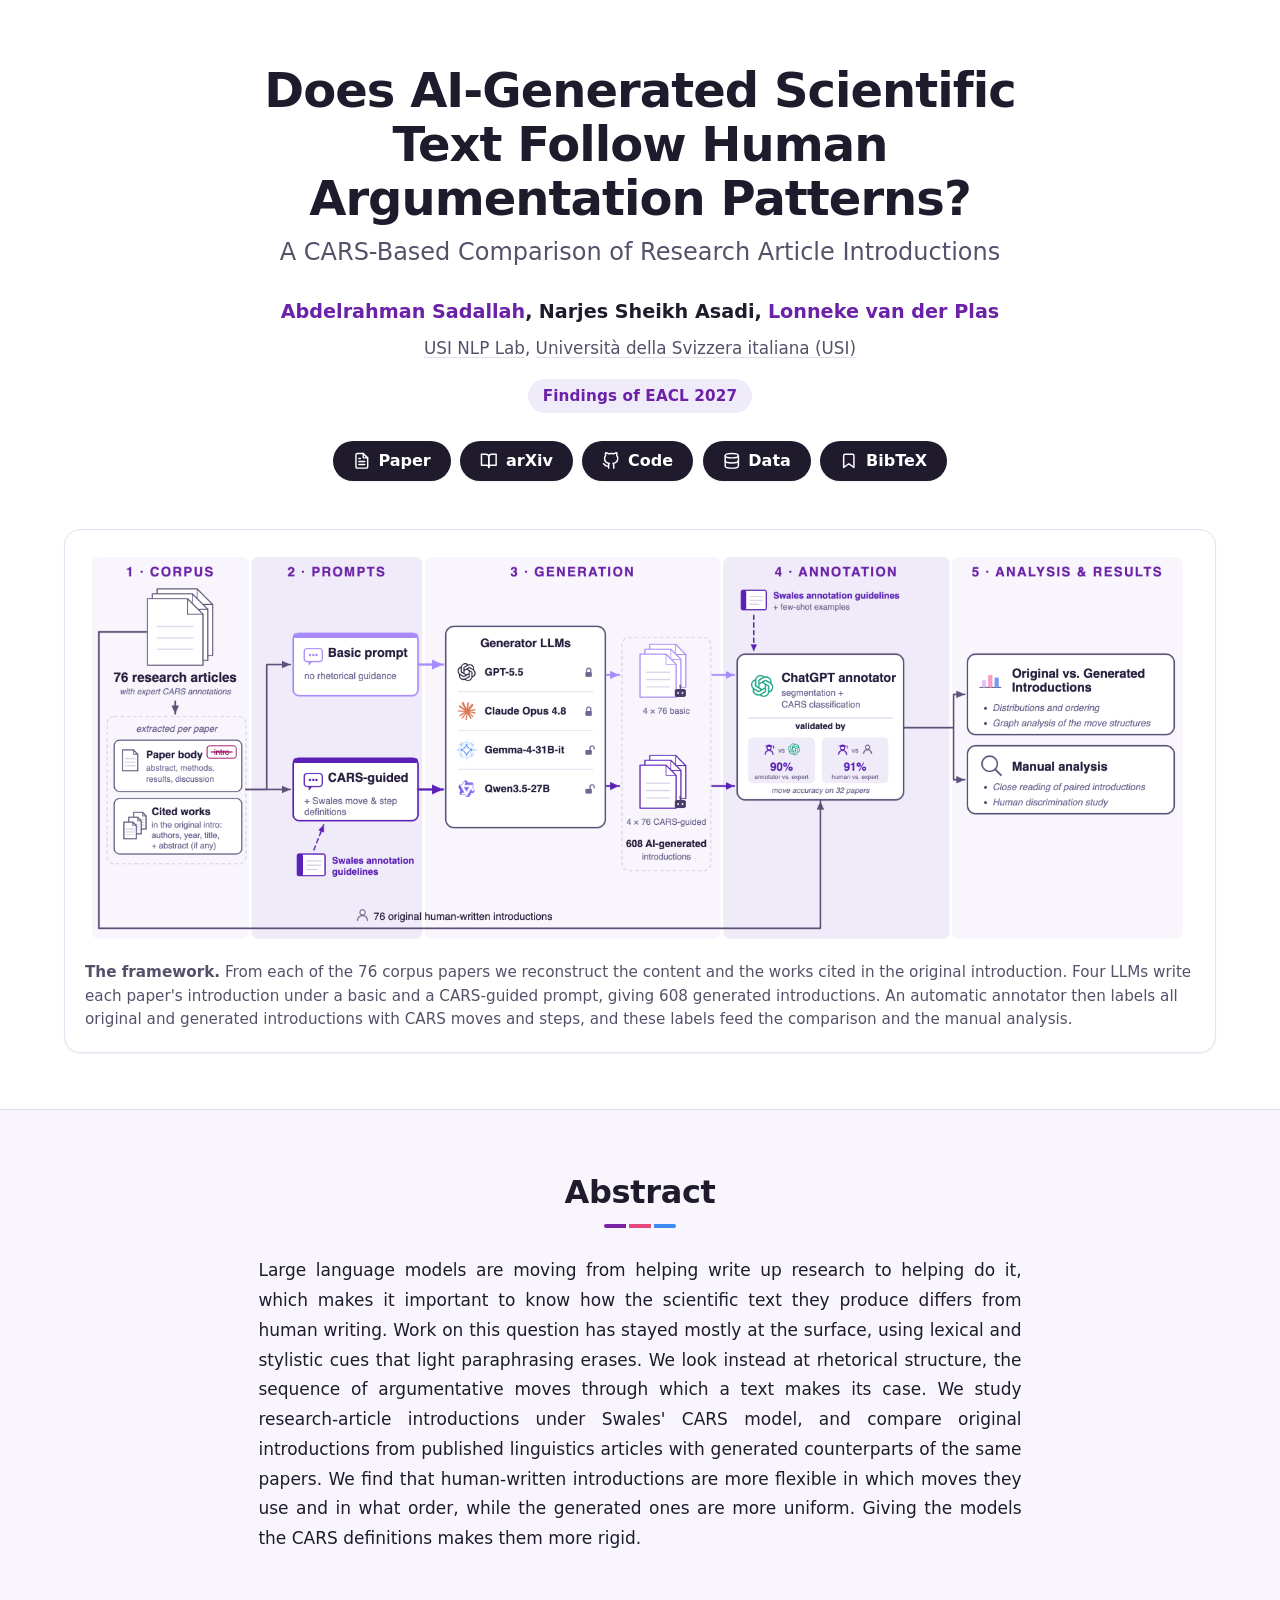
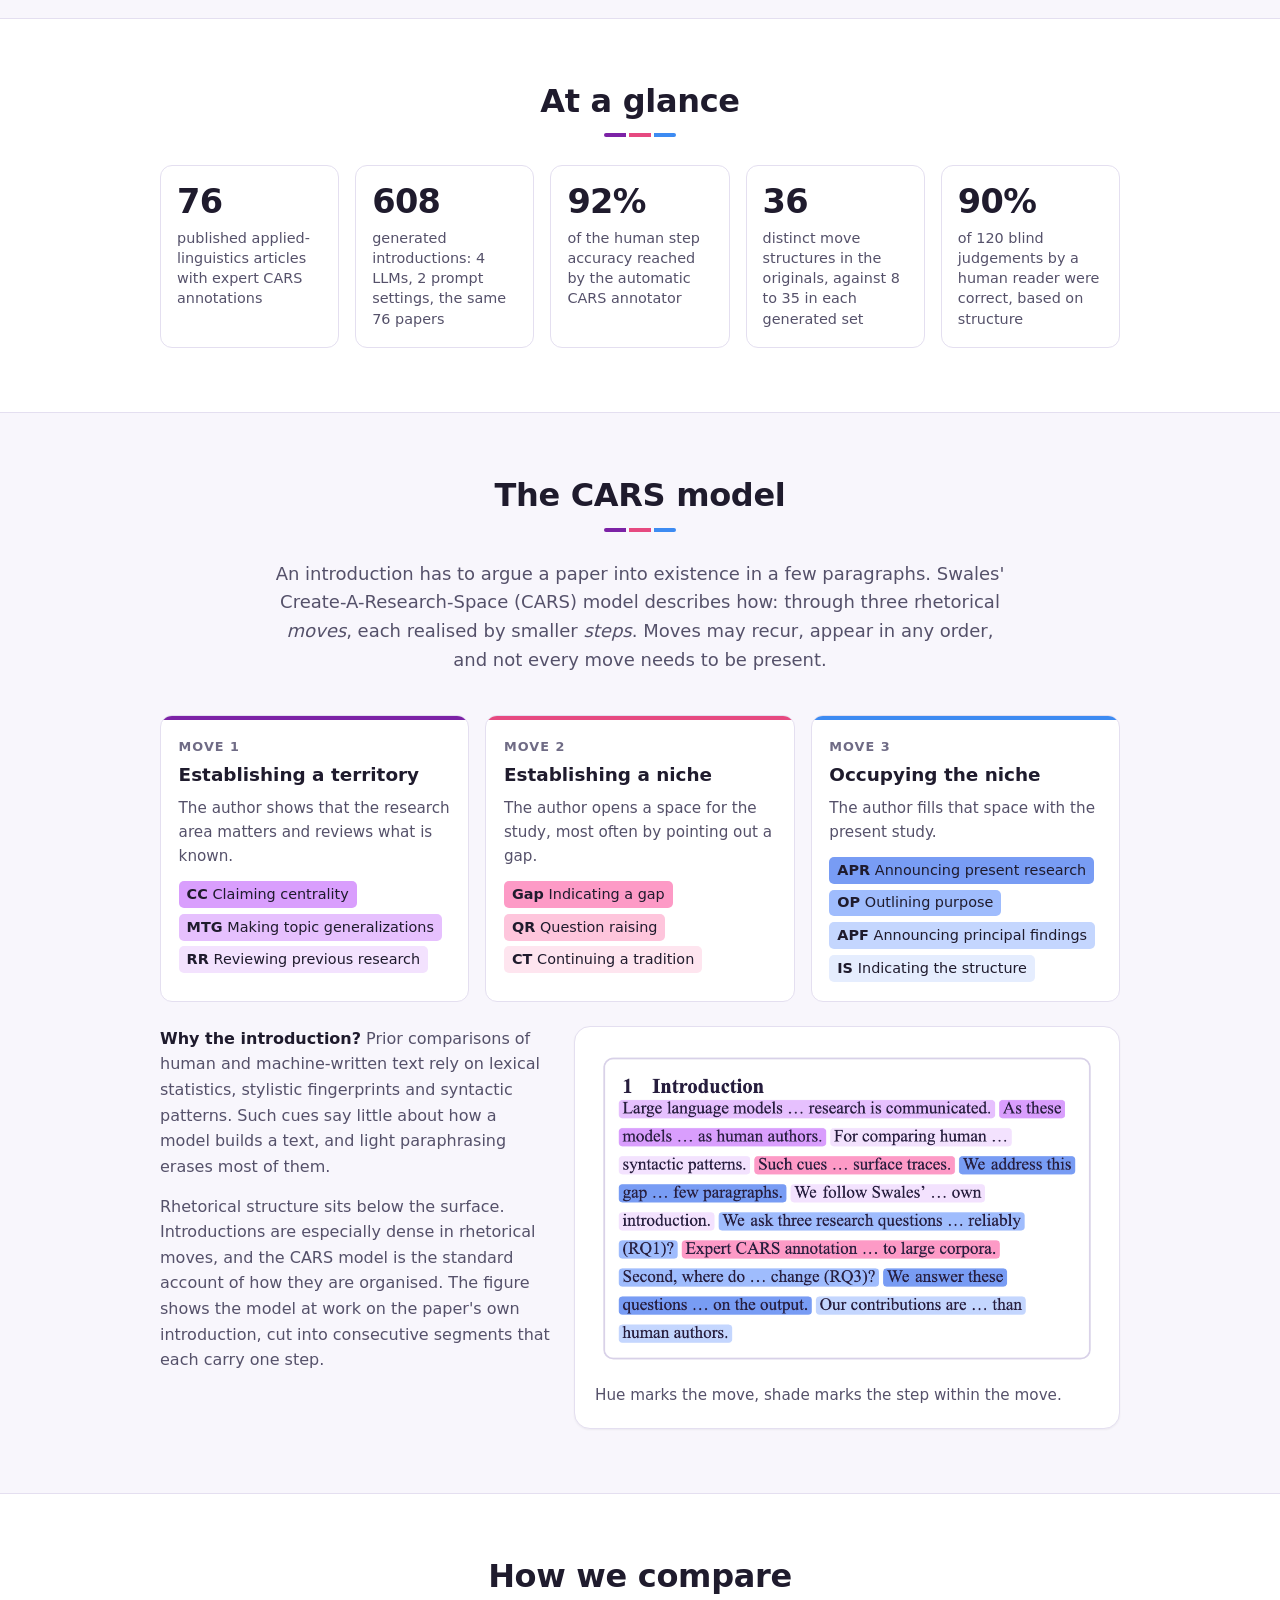
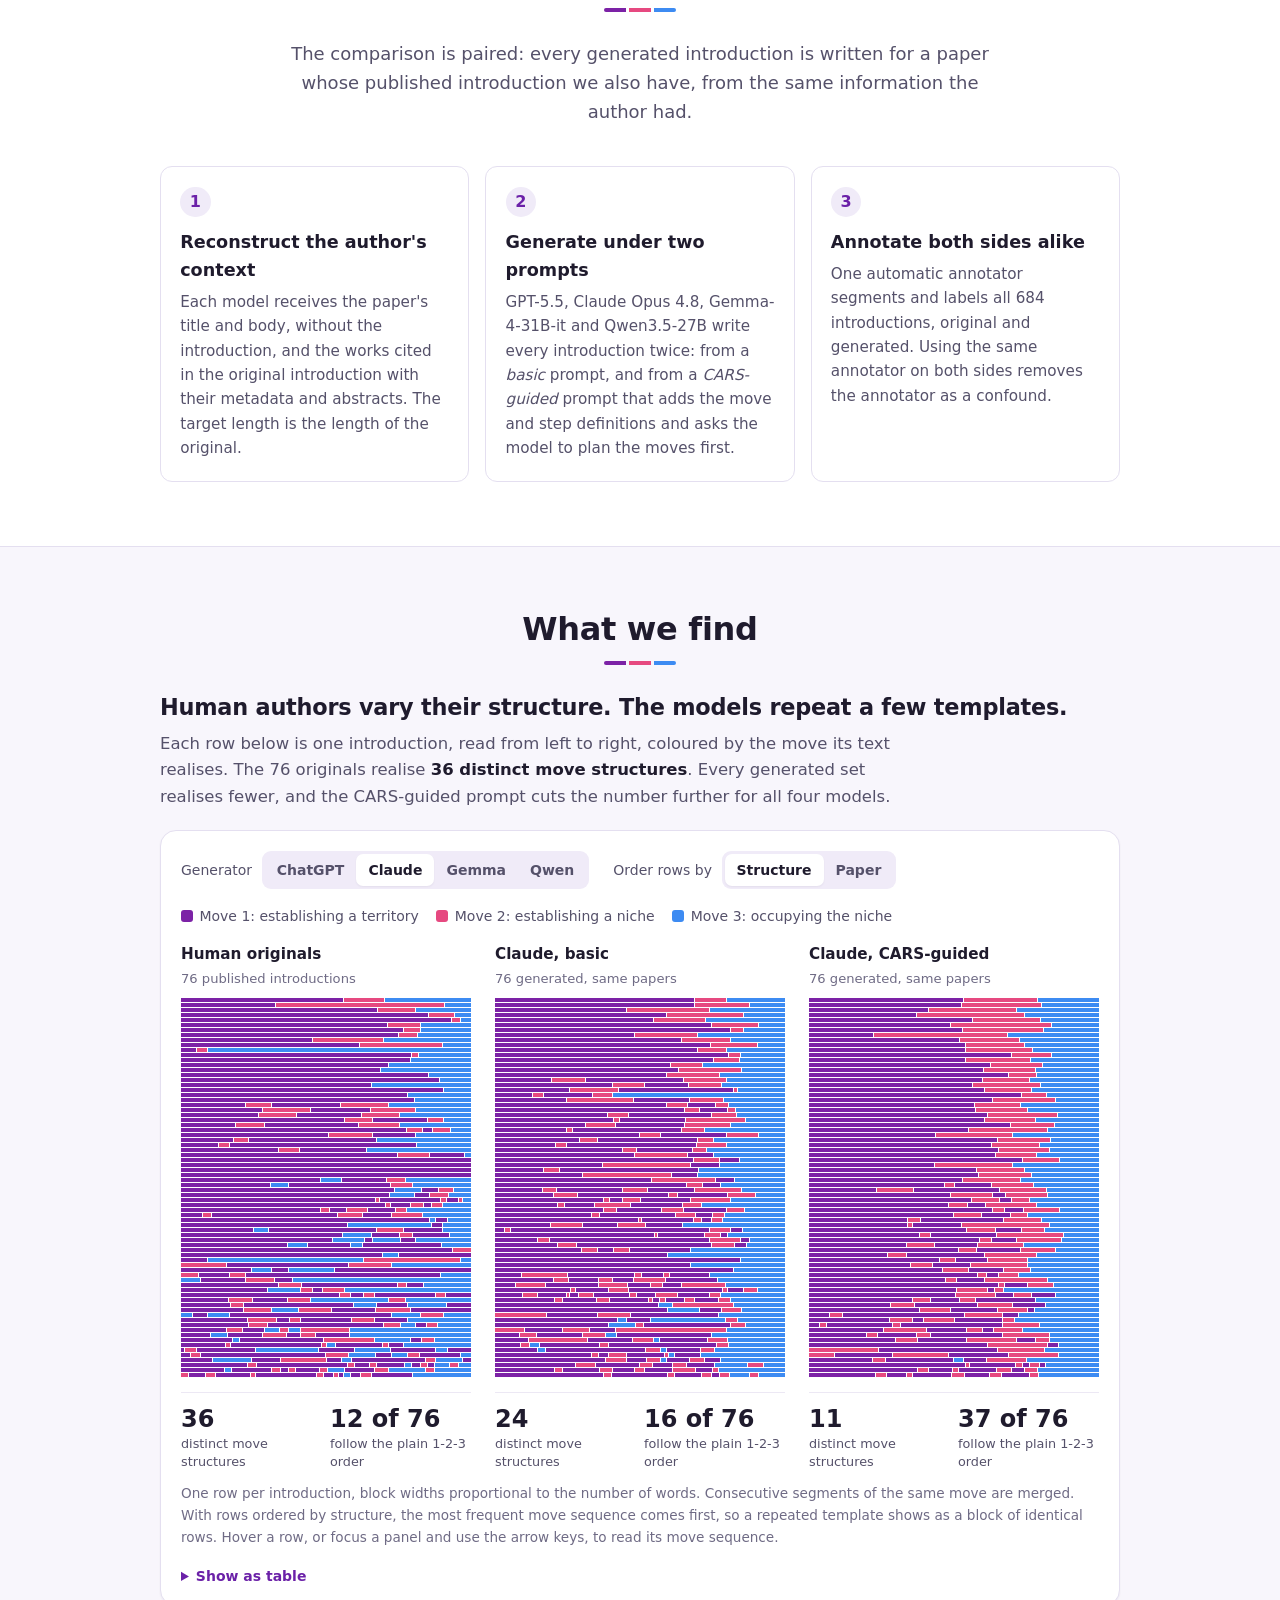
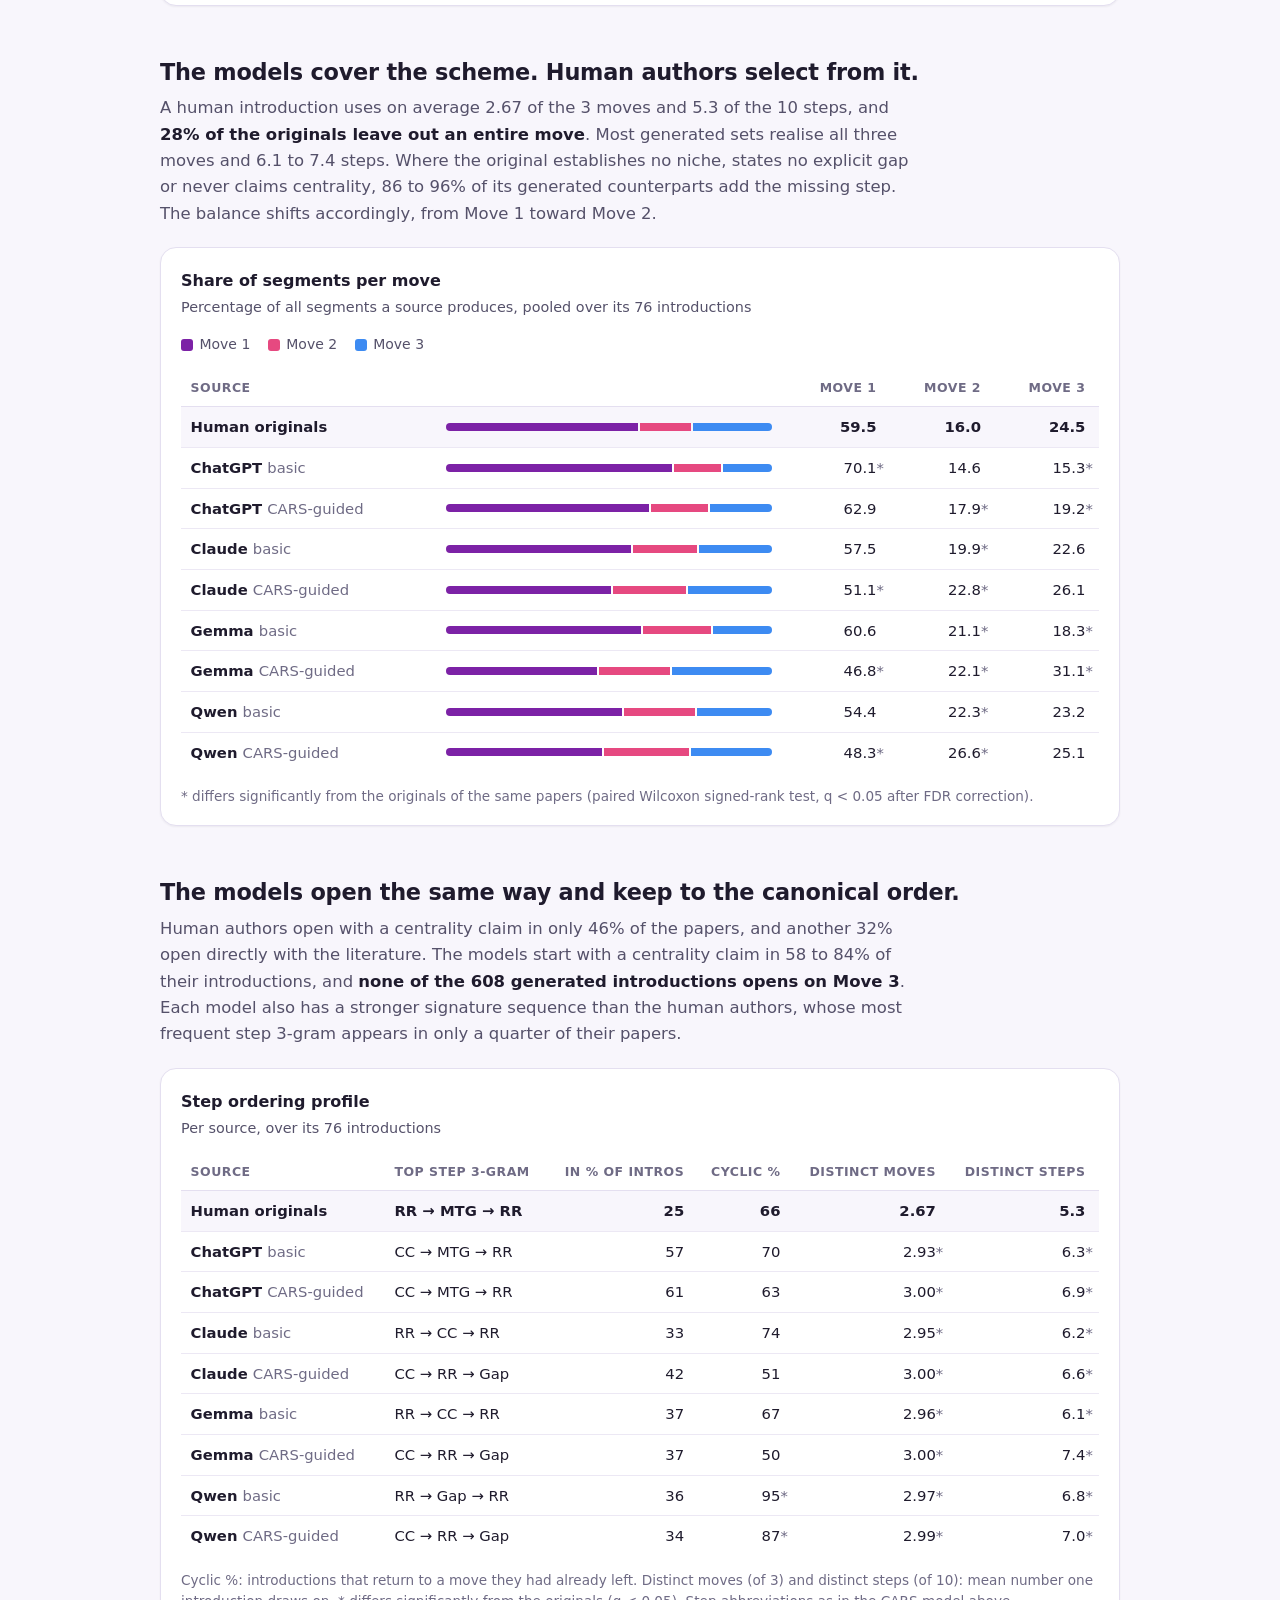
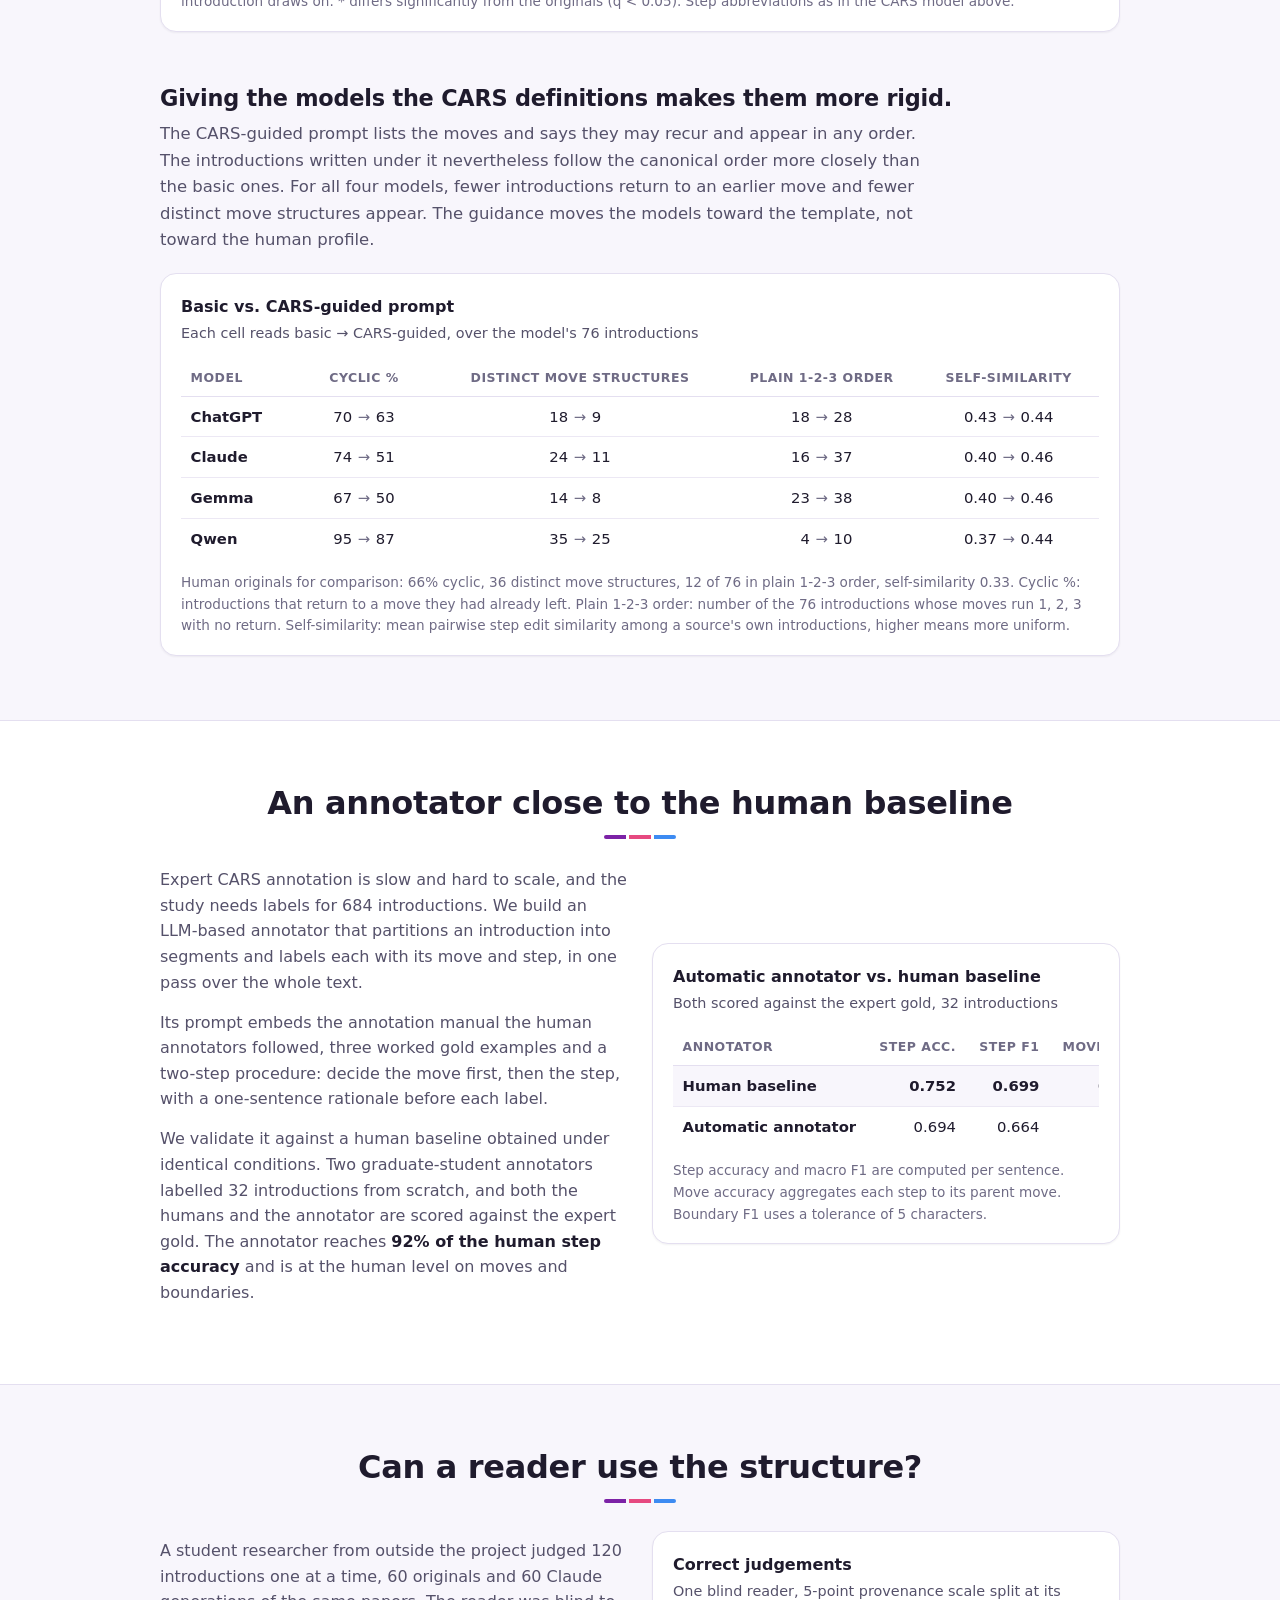
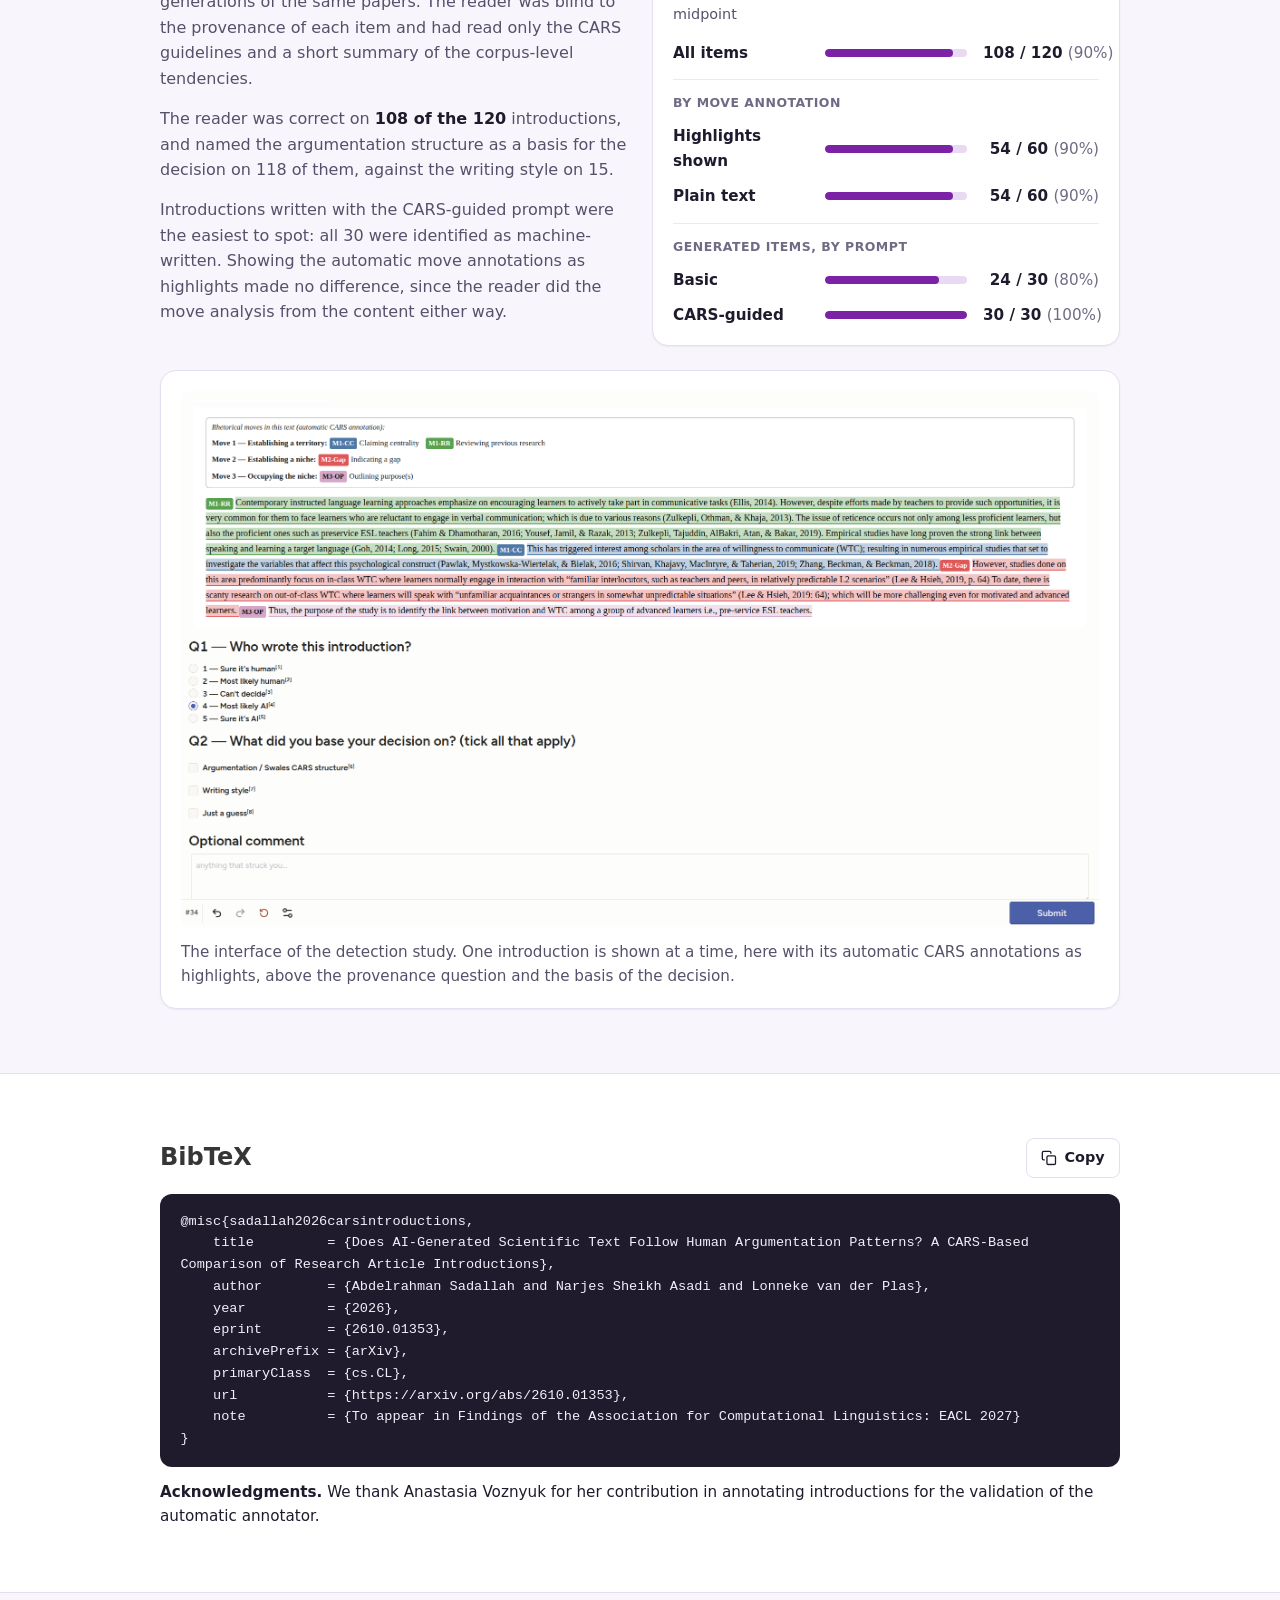
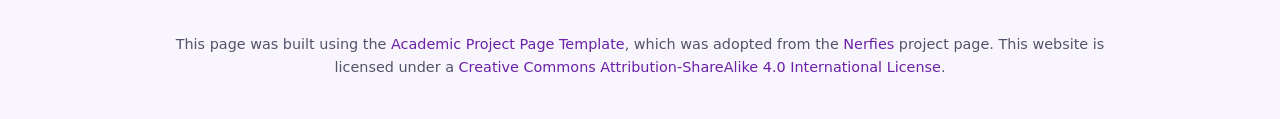
==== commit 3da8a4f2: "Project page: remove the code and data section" ====
--- a/docs/index.html
+++ b/docs/index.html
@@ -621,52 +621,8 @@
     </div>
   </section>
 
-  <!-- =================================================================== resources -->
-  <section class="section" id="resources">
-    <div class="container is-max-desktop">
-      <h2 class="title is-3 has-text-centered">Code and data</h2>
-      <div class="split">
-        <ul class="resource-list">
-          <li>
-            <a href="https://github.com/usi-nlp/eacl2027-rhetoric-moves/tree/main/data" target="_blank" rel="noopener">Master dataset</a>
-            <p>76 papers, 684 introductions (76 original, 608 generated), with expert, second-annotator and automatic CARS annotations in one JSON file.</p>
-          </li>
-          <li>
-            <a href="https://github.com/usi-nlp/eacl2027-rhetoric-moves/tree/main/intro_analysis" target="_blank" rel="noopener">Automatic CARS annotator</a>
-            <p>Prompts, few-shot demonstrations, a multi-provider client and the validation against the human baseline.</p>
-          </li>
-          <li>
-            <a href="https://github.com/usi-nlp/eacl2027-rhetoric-moves/tree/main/comparative_analysis" target="_blank" rel="noopener">Analysis scripts</a>
-            <p>Every table of the paper, recomputed from the dataset without an API key or a GPU.</p>
-          </li>
-          <li>
-            <a href="https://github.com/usi-nlp/eacl2027-rhetoric-moves/tree/main/discrimination_experiment" target="_blank" rel="noopener">Human-study materials</a>
-            <p>Design, interface, blinded responses and analysis of the detection study, and the two close-reading apps.</p>
-          </li>
-        </ul>
-        <div>
-<pre><code>import json
-
-data = json.load(open("data/master_dataset.json"))
-paper = data["papers"][0]
-
-for intro in paper["intros"]:
-    segments = intro["annotations"]["chatgpt"]["segments"]
-    moves = [seg["move"] for seg in segments]
-    print(intro["intro_id"], intro["word_count"], moves)</code></pre>
-          <p class="caption">
-            The original introductions and their gold annotations come from the corpus of
-            <a href="https://doi.org/10.63317/3cbozhs8zty6" target="_blank" rel="noopener">D'Agostino, Sheikh Asadi and Musi (LREC 2026)</a>.
-            The <a href="https://search.usi.ch/en/publications/35163" target="_blank" rel="noopener">annotation manual</a>
-            is by Narjes Sheikh Asadi.
-          </p>
-        </div>
-      </div>
-    </div>
-  </section>
-
   <!-- ====================================================================== BibTeX -->
-  <section class="section is-soft" id="BibTeX">
+  <section class="section" id="BibTeX">
     <div class="container is-max-desktop content">
       <div class="bibtex-header">
         <h2 class="title is-4">BibTeX</h2>
--- a/docs/static/css/index.css
+++ b/docs/static/css/index.css
@@ -989,36 +989,6 @@
 
 .prose p strong {
   color: var(--text-primary);
-}
-
-.resource-list {
-  list-style: none;
-  margin: 0;
-  padding: 0;
-  display: grid;
-  gap: 0.75rem;
-}
-
-.resource-list li {
-  background: var(--surface);
-  border: 1px solid var(--border);
-  border-radius: var(--radius);
-  padding: 0.9rem 1rem;
-}
-
-.resource-list a {
-  font-weight: 700;
-  text-decoration: none;
-}
-
-.resource-list a:hover {
-  text-decoration: underline;
-}
-
-.resource-list p {
-  font-size: 0.92rem;
-  color: var(--text-secondary);
-  margin-top: 0.15rem;
 }
 
 /* ----------------------------------------------------------------------- code */
